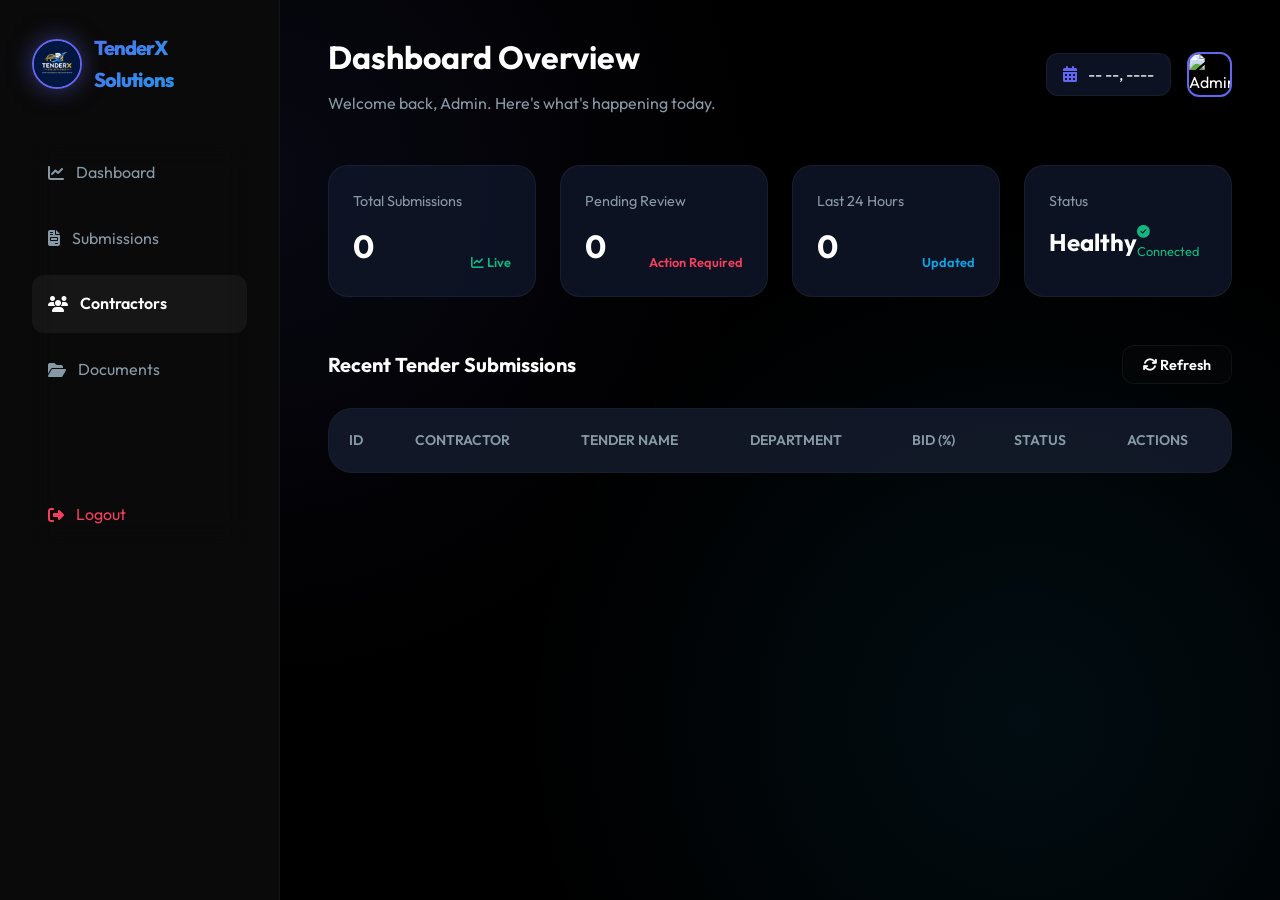
==== contractors.html @ bc0200fd "Add files via upload" ====
<!DOCTYPE html>
<html lang="en">
<head>
    <meta charset="UTF-8">
    <meta name="viewport" content="width=device-width, initial-scale=1.0">
    <title>Admin Dashboard | TenderX Solutions</title>
    
    <!-- Google Fonts -->
    <link rel="preconnect" href="https://fonts.googleapis.com">
    <link rel="preconnect" href="https://fonts.gstatic.com" crossorigin>
    <link href="https://fonts.googleapis.com/css2?family=Outfit:wght@300;400;500;600;700;800&display=swap" rel="stylesheet">
    
    <!-- FontAwesome -->
    <link rel="stylesheet" href="https://cdnjs.cloudflare.com/ajax/libs/font-awesome/6.4.0/css/all.min.css">
    
    <!-- Custom CSS -->
    <!-- Custom CSS -->
    <link rel="stylesheet" href="style.css">
</head>
<body style="background: var(--bg-darker);">

    <div class="dashboard-wrapper">
        <!-- Sidebar -->
        <aside class="sidebar">
            <a href="index.html" class="logo" style="margin-bottom: 3rem;">
                <img src="tenderX Logo.png" alt="TenderX Logo" class="logo-img" style="width: 50px; height: 50px;">
                <span style="font-size: 1.25rem;">TenderX Solutions</span>
            </a>
            
            <nav style="background: transparent; border: none; position: static; padding: 0; display: block; width: 100%;">
                <ul style="list-style: none;">
                    <li style="margin-bottom: 0.5rem;">
                        <a href="dashboard.html" style="display: flex; align-items: center; gap: 12px; padding: 1rem; border-radius: 12px; color: var(--text-muted); text-decoration: none;" onmouseover="this.style.background='var(--glass)'" onmouseout="this.style.background='transparent'">
                            <i class="fas fa-chart-line"></i> Dashboard
                        </a>
                    </li>
                    <li style="margin-bottom: 0.5rem;">
                        <a href="submissions.html" style="display: flex; align-items: center; gap: 12px; padding: 1rem; border-radius: 12px; color: var(--text-muted); text-decoration: none; transition: 0.3s;" onmouseover="this.style.background='var(--glass)'" onmouseout="this.style.background='transparent'">
                            <i class="fas fa-file-invoice"></i> Submissions
                        </a>
                    </li>
                    <li style="margin-bottom: 0.5rem;">
                        <a href="contractors.html" style="display: flex; align-items: center; gap: 12px; padding: 1rem; border-radius: 12px; background: var(--glass-border); color: var(--text-main); text-decoration: none; font-weight: 600;">
                            <i class="fas fa-users"></i> Contractors
                        </a>
                    </li>
                    <li style="margin-bottom: 0.5rem;">
                        <a href="documents.html" style="display: flex; align-items: center; gap: 12px; padding: 1rem; border-radius: 12px; color: var(--text-muted); text-decoration: none;" onmouseover="this.style.background='var(--glass)'" onmouseout="this.style.background='transparent'">
                            <i class="fas fa-folder-open"></i> Documents
                        </a>
                    </li>
                </ul>

                <ul style="list-style: none; margin-top: auto; padding-top: 5rem;">
                    <li>
                        <a href="javascript:void(0)" onclick="logoutAdmin()" style="display: flex; align-items: center; gap: 12px; padding: 1rem; border-radius: 12px; color: var(--accent); text-decoration: none;" onmouseover="this.style.background='rgba(244, 63, 94, 0.1)'" onmouseout="this.style.background='transparent'">
                            <i class="fas fa-right-from-bracket"></i> Logout
                        </a>
                    </li>
                </ul>
            </nav>
        </aside>

        <!-- Main Content -->
        <main class="main-content">
            <header style="display: flex; justify-content: space-between; align-items: center; margin-bottom: 3rem;">
                <div>
                    <h1 style="font-size: 2rem; margin-bottom: 0.5rem;">Dashboard Overview</h1>
                    <p style="color: var(--text-muted);">Welcome back, Admin. Here's what's happening today.</p>
                </div>
                <div style="display: flex; gap: 1rem; align-items: center;">
                    <div style="background: var(--card-bg); padding: 0.5rem 1rem; border-radius: 12px; border: 1px solid var(--border);">
                        <i class="fas fa-calendar-alt" style="margin-right: 8px; color: var(--primary);"></i> <span id="currentDate">-- --, ----</span>
                    </div>
                    <img src="https://ui-avatars.com/api/?name=Admin&background=6366f1&color=fff" style="width: 45px; height: 45px; border-radius: 12px; border: 2px solid var(--primary);" alt="Admin Avatar">
                </div>
            </header>

            <!-- Stats Grid -->
            <div class="stats-grid">
                <div class="stat-card">
                    <p style="color: var(--text-muted); font-size: 0.9rem; margin-bottom: 0.5rem;">Total Submissions</p>
                    <div style="display: flex; justify-content: space-between; align-items: flex-end;">
                        <h2 id="totalCount" style="font-size: 2rem;">0</h2>
                        <span style="color: #10b981; font-size: 0.8rem; font-weight: 600;"><i class="fas fa-chart-line"></i> Live</span>
                    </div>
                </div>
                <div class="stat-card">
                    <p style="color: var(--text-muted); font-size: 0.9rem; margin-bottom: 0.5rem;">Pending Review</p>
                    <div style="display: flex; justify-content: space-between; align-items: flex-end;">
                        <h2 id="pendingCount" style="font-size: 2rem;">0</h2>
                        <span style="color: var(--accent); font-size: 0.8rem; font-weight: 600;">Action Required</span>
                    </div>
                </div>
                <div class="stat-card">
                    <p style="color: var(--text-muted); font-size: 0.9rem; margin-bottom: 0.5rem;">Last 24 Hours</p>
                    <div style="display: flex; justify-content: space-between; align-items: flex-end;">
                        <h2 id="recentCount" style="font-size: 2rem;">0</h2>
                        <span style="color: var(--secondary); font-size: 0.8rem; font-weight: 600;">Updated</span>
                    </div>
                </div>
                <div class="stat-card">
                    <p style="color: var(--text-muted); font-size: 0.9rem; margin-bottom: 0.5rem;">Status</p>
                    <div style="display: flex; justify-content: space-between; align-items: flex-end;">
                        <h2 style="font-size: 1.5rem;">Healthy</h2>
                        <span style="color: #10b981; font-size: 0.8rem;"><i class="fas fa-check-circle"></i> Connected</span>
                    </div>
                </div>
            </div>

            <!-- Recent Submissions Table -->
            <div style="display: flex; justify-content: space-between; align-items: center; margin-bottom: 1.5rem;">
                <h3 style="font-size: 1.25rem;">Recent Tender Submissions</h3>
                <div style="display: flex; gap: 1rem;">
                    <button onclick="loadData()" class="btn-login" style="padding: 0.6rem 1.25rem; font-size: 0.9rem;"><i class="fas fa-sync"></i> Refresh</button>
                </div>
            </div>

            <div class="table-wrapper animate-fade">
                <table>
                    <thead>
                        <tr>
                            <th>ID</th>
                            <th>Contractor</th>
                            <th>Tender Name</th>
                            <th>Department</th>
                            <th>Bid (%)</th>
                            <th>Status</th>
                            <th>Actions</th>
                        </tr>
                    </thead>
                    <tbody id="submissionTableBody">
                        <!-- Data injected here -->
                    </tbody>
                </table>
            </div>
        </main>
    </div>

    <!-- Preview Modal -->
    <div class="modal-overlay" id="previewModal">
        <div class="modal-content">
            <div class="modal-header">
                <h3 style="font-size: 1.5rem; display: flex; align-items: center; gap: 10px;">
                    <i class="fas fa-file-invoice" style="color: var(--primary);"></i> Submission Details
                </h3>
                <button class="close-btn" onclick="closeModal()"><i class="fas fa-times"></i></button>
            </div>
            <div class="modal-body" id="modalBodyContent">
                <!-- Content will be injected here -->
            </div>
        </div>
    </div>

    <!-- Toastify & Supabase -->
    <link rel="stylesheet" type="text/css" href="https://cdn.jsdelivr.net/npm/toastify-js/src/toastify.min.css">
    <script type="text/javascript" src="https://cdn.jsdelivr.net/npm/toastify-js"></script>
    <script src="https://cdn.jsdelivr.net/npm/@supabase/supabase-js@2"></script>
    <script src="https://cdn.jsdelivr.net/npm/@supabase/supabase-js@2"></script>
    <script src="supabase-init.js?v=4"></script>

    <script>
        let allSubmissions = []; // Stores the data globally for the modal

        document.addEventListener('DOMContentLoaded', async () => {
            try {
                if (typeof window.checkSession !== 'function') throw new Error("Logic script not loaded.");
                
                const session = await window.checkSession();
                if (session) {
                    document.getElementById('currentDate').innerText = new Date().toLocaleDateString('en-US', { 
                        month: 'long', day: 'numeric', year: 'numeric' 
                    });
                    loadData();
                }
            } catch (err) {
                console.error("Initialization error:", err);
            }
        });

        async function loadData() {
            const tableBody = document.getElementById('submissionTableBody');
            tableBody.innerHTML = '<tr><td colspan="7" style="text-align: center; padding: 3rem;"><i class="fas fa-spinner fa-spin"></i> Loading submissions...</td></tr>';
            
            try {
                if (typeof window.fetchSubmissions !== 'function') throw new Error("fetchSubmissions not defined.");
                
                const data = await window.fetchSubmissions();
                allSubmissions = data; // Store data for preview modal
                tableBody.innerHTML = '';
                
                // Update Stats
                document.getElementById('totalCount').innerText = data.length;
                document.getElementById('pendingCount').innerText = data.filter(s => s.status === 'pending').length;
                document.getElementById('recentCount').innerText = data.filter(s => {
                    const d = new Date(s.created_at);
                    return (new Date() - d) < (24 * 60 * 60 * 1000);
                }).length;

                if (data.length === 0) {
                    tableBody.innerHTML = '<tr><td colspan="7" style="text-align: center; padding: 3rem;">No submissions found.</td></tr>';
                    return;
                }

                data.forEach(sub => {
                    const row = document.createElement('tr');
                    row.innerHTML = `
                        <td style="font-family: monospace; color: var(--primary);">#${sub.id.substring(0, 6)}</td>
                        <td style="font-weight: 500;">${sub.contractor_name}</td>
                        <td style="color: var(--text-muted);">${sub.tender_name}</td>
                        <td>${sub.department}</td>
                        <td style="font-weight: 600;">${sub.bid_percentage}%</td>
                        <td><span class="status-pill status-${sub.status}">${sub.status}</span></td>
                        <td>
                            <button onclick="viewDetails('${sub.id}')" style="background: none; border: none; color: var(--text-muted); cursor: pointer; margin-right: 10px;" title="View"><i class="fas fa-eye"></i></button>
                            <button onclick="handleDelete('${sub.id}')" style="background: none; border: none; color: var(--accent); cursor: pointer;" title="Delete"><i class="fas fa-trash"></i></button>
                        </td>
                    `;
                    tableBody.appendChild(row);
                });
            } catch (error) {
                Toastify({ text: "Error loading data: " + error.message, style: { background: "#f43f5e" } }).showToast();
            }
        }

        async function handleDelete(id) {
            if (confirm('Are you sure you want to delete this submission?')) {
                try {
                    await window.deleteSubmission(id);
                    Toastify({ text: "Deleted successfully" }).showToast();
                    loadData();
                } catch (error) {
                    Toastify({ text: error.message, style: { background: "#f43f5e" } }).showToast();
                }
            }
        }

        function viewDetails(id) {
            const sub = allSubmissions.find(s => s.id === id);
            if (!sub) return;

            let docsHtml = '<p style="color: var(--text-muted); font-size: 0.9rem;">No documents attached.</p>';
            if (sub.document_paths && sub.document_paths.length > 0) {
                docsHtml = '<div class="doc-list">';
                sub.document_paths.forEach(path => {
                    const url = window.getFileUrl(path);
                    const fileName = path.split('/').pop() || 'Document';
                    // We append ?download= to force browser download prompt when clicked
                    docsHtml += `
                        <div class="doc-item">
                            <span style="font-family: monospace; font-size: 0.9rem;"><i class="fas fa-file-pdf" style="color: #f43f5e; margin-right: 8px;"></i> ${fileName}</span>
                            <div style="display: flex; gap: 10px;">
                                <a href="${url}" target="_blank" class="doc-btn" style="background: rgba(255, 255, 255, 0.1);"><i class="fas fa-eye"></i> View</a>
                                <a href="${url}?download=" target="_blank" class="doc-btn"><i class="fas fa-download"></i> Download</a>
                            </div>
                        </div>
                    `;
                });
                docsHtml += '</div>';
            }

            document.getElementById('modalBodyContent').innerHTML = `
                <div class="detail-grid">
                    <div class="detail-item">
                        <label>Contractor Name</label>
                        <p>${sub.contractor_name}</p>
                    </div>
                    <div class="detail-item">
                        <label>Company/Agency</label>
                        <p>${sub.company_name}</p>
                    </div>
                    <div class="detail-item">
                        <label>Email Address</label>
                        <p>${sub.email}</p>
                    </div>
                    <div class="detail-item">
                        <label>Contact Number</label>
                        <p>${sub.phone}</p>
                    </div>
                </div>

                <h4 style="margin: 2rem 0 1rem; color: var(--primary); border-bottom: 1px solid var(--border); padding-bottom: 0.5rem;">Tender Information</h4>
                <div class="detail-grid">
                    <div class="detail-item" style="grid-column: span 2;">
                        <label>Work Name</label>
                        <p>${sub.tender_name}</p>
                    </div>
                    <div class="detail-item">
                        <label>Department</label>
                        <p>${sub.department}</p>
                    </div>
                    <div class="detail-item">
                        <label>Tender ID</label>
                        <p>${sub.tender_id}</p>
                    </div>
                    <div class="detail-item">
                        <label>Bid Percentage</label>
                        <p style="color: #10b981; font-weight: 700;">${sub.bid_percentage}%</p>
                    </div>
                    <div class="detail-item">
                        <label>Submission Date</label>
                        <p>${new Date(sub.created_at).toLocaleString()}</p>
                    </div>
                </div>

                <div style="margin-bottom: 2rem; background: rgba(99, 102, 241, 0.05); padding: 1.5rem; border-radius: 12px; border: 1px solid var(--glass-border);">
                    <div class="detail-item" style="margin-bottom: 1rem;">
                        <label>GST Details</label>
                        <p>${sub.gst_details || 'N/A'}</p>
                    </div>
                    <div class="detail-item">
                        <label>DSC Details</label>
                        <p>${sub.dsc_details || 'N/A'}</p>
                    </div>
                </div>

                <h4 style="margin: 2rem 0 1rem; color: var(--primary); border-bottom: 1px solid var(--border); padding-bottom: 0.5rem;">Attached Documents</h4>
                ${docsHtml}
            `;

            document.getElementById('previewModal').classList.add('active');
        }

        function closeModal() {
            document.getElementById('previewModal').classList.remove('active');
        }
    </script>
</body>
</html>
---- style.css ----
:root {
    --primary: #6366f1;
    --primary-hover: #4f46e5;
    --secondary: #0ea5e9;
    --accent: #f43f5e;
    --bg-dark: #0a0a0a;
    --bg-darker: #000000;
    --card-bg: rgba(15, 23, 42, 0.8);
    --border: rgba(255, 255, 255, 0.05);
    --text-main: #ffffff;
    --text-muted: #8899a6;
    --glass: rgba(255, 255, 255, 0.01);
    --glass-border: rgba(255, 255, 255, 0.05);
    --shadow: 0 10px 40px 0 rgba(0, 0, 0, 0.8);
    --card-hover: rgba(45, 55, 72, 0.9);
}

* {
    margin: 0;
    padding: 0;
    box-sizing: border-box;
    font-family: 'Outfit', sans-serif;
}

body {
    background-color: var(--bg-darker);
    color: var(--text-main);
    line-height: 1.6;
    overflow-x: hidden;
}

/* Background Gradients */
body::before {
    content: '';
    position: fixed;
    top: 0;
    left: 0;
    width: 100%;
    height: 100%;
    background: 
        radial-gradient(circle at 20% 20%, rgba(99, 102, 241, 0.08) 0%, transparent 40%),
        radial-gradient(circle at 80% 80%, rgba(14, 165, 233, 0.08) 0%, transparent 40%);
    pointer-events: none;
    z-index: -1;
}

/* Navbar */
nav {
    display: flex;
    justify-content: space-between;
    align-items: center;
    padding: 1.5rem 5%;
    background: var(--glass);
    backdrop-filter: blur(12px);
    border-bottom: 1px solid var(--glass-border);
    position: fixed;
    width: 100%;
    top: 0;
    z-index: 1000;
}

.logo {
    display: flex;
    align-items: center;
    gap: 12px;
    font-size: 1.5rem;
    font-weight: 800;
    background: linear-gradient(135deg, var(--primary), var(--secondary));
    -webkit-background-clip: text;
    background-clip: text;
    -webkit-text-fill-color: transparent;
    letter-spacing: -1px;
    text-decoration: none;
}

.logo-img {
    width: 65px;
    height: 65px;
    border-radius: 50%;
    object-fit: cover;
    border: 2px solid var(--primary);
    box-shadow: 0 0 25px rgba(99, 102, 241, 0.5);
    transition: 0.4s cubic-bezier(0.175, 0.885, 0.32, 1.275);
}

.logo:hover .logo-img {
    transform: scale(1.1) rotate(5deg);
    box-shadow: 0 0 35px rgba(99, 102, 241, 0.7);
}

.nav-links {
    display: flex;
    gap: 2rem;
    list-style: none;
}

.nav-links a {
    text-decoration: none;
    color: var(--text-muted);
    font-weight: 500;
    transition: 0.3s;
}

.nav-links a:hover {
    color: var(--text-main);
}

.btn-login {
    padding: 0.6rem 1.5rem;
    border-radius: 12px;
    background: var(--glass);
    border: 1px solid var(--glass-border);
    color: var(--text-main);
    text-decoration: none;
    font-weight: 600;
    transition: 0.3s;
}

.btn-login:hover {
    background: var(--glass-border);
    transform: translateY(-2px);
}

/* Hero Section */
.hero {
    min-height: 100vh;
    display: flex;
    flex-direction: column;
    justify-content: center;
    align-items: center;
    text-align: center;
    padding: 0 10%;
    margin-top: 4rem;
}

.hero h1 {
    font-size: 4.5rem;
    line-height: 1.1;
    margin-bottom: 1.5rem;
    background: linear-gradient(to right, #fff, #94a3b8);
    -webkit-background-clip: text;
    -webkit-text-fill-color: transparent;
}

.hero p {
    font-size: 1.25rem;
    color: var(--text-muted);
    max-width: 700px;
    margin-bottom: 2.5rem;
}

.cta-group {
    display: flex;
    gap: 1.5rem;
}

.btn-primary {
    padding: 1rem 2.5rem;
    background: linear-gradient(135deg, var(--primary), var(--secondary));
    color: white;
    text-decoration: none;
    border-radius: 14px;
    font-weight: 700;
    box-shadow: 0 10px 20px -5px rgba(99, 102, 241, 0.4);
    transition: 0.3s;
}

.btn-primary:hover {
    transform: translateY(-3px);
    box-shadow: 0 15px 30px -5px rgba(99, 102, 241, 0.6);
}

/* Features Grid */
.features {
    padding: 8rem 10%;
    display: grid;
    grid-template-columns: repeat(auto-fit, minmax(300px, 1fr));
    gap: 2rem;
}

.feature-card {
    background: var(--card-bg);
    padding: 0;
    border-radius: 24px;
    border: 1px solid var(--border);
    backdrop-filter: blur(20px);
    transition: 0.4s;
    cursor: default;
    overflow: hidden;
}

.service-img {
    width: 100%;
    height: 200px;
    object-fit: cover;
    border-bottom: 1px solid var(--border);
    transition: 0.5s;
}

.feature-card:hover .service-img {
    transform: scale(1.05);
}

.feature-content {
    padding: 2.5rem;
}

.feature-card:hover {
    transform: translateY(-10px);
    background: rgba(45, 55, 72, 0.8);
    border-color: var(--primary);
}

.feature-icon {
    width: 60px;
    height: 60px;
    background: rgba(99, 102, 241, 0.1);
    border-radius: 16px;
    display: flex;
    align-items: center;
    justify-content: center;
    margin-bottom: 1.5rem;
    font-size: 1.5rem;
    color: var(--primary);
}

/* Form Styles */
.form-container {
    max-width: 800px;
    margin: 10rem auto;
    padding: 3rem;
    background: var(--card-bg);
    border-radius: 32px;
    border: 1px solid var(--border);
    backdrop-filter: blur(20px);
}

.form-group {
    margin-bottom: 1.5rem;
}

label {
    display: block;
    margin-bottom: 0.5rem;
    font-weight: 500;
    color: var(--text-muted);
}

input, select, textarea {
    width: 100%;
    padding: 1rem;
    background: rgba(15, 23, 42, 0.5);
    border: 1px solid var(--glass-border);
    border-radius: 12px;
    color: white;
    outline: none;
    transition: 0.3s;
}

input:focus {
    border-color: var(--primary);
    box-shadow: 0 0 0 4px rgba(99, 102, 241, 0.1);
}

/* Dashboard Layout */
.dashboard-wrapper {
    display: flex;
    min-height: 100vh;
}

.sidebar {
    width: 280px;
    background: var(--bg-dark);
    border-right: 1px solid var(--border);
    padding: 2rem;
    position: fixed;
    height: 100vh;
}

.main-content {
    flex: 1;
    margin-left: 280px;
    padding: 2rem 3rem;
}

.stats-grid {
    display: grid;
    grid-template-columns: repeat(4, 1fr);
    gap: 1.5rem;
    margin-bottom: 3rem;
}

.stat-card {
    background: var(--card-bg);
    padding: 1.5rem;
    border-radius: 20px;
    border: 1px solid var(--border);
}

/* Table Style */
.table-wrapper {
    background: var(--card-bg);
    border-radius: 24px;
    border: 1px solid var(--border);
    overflow: hidden;
    overflow-x: auto; /* Added for responsiveness */
    -webkit-overflow-scrolling: touch;
}

table {
    width: 100%;
    border-collapse: collapse;
    min-width: 600px; /* Ensures table doesn't squash too much */
}

th {
    text-align: left;
    padding: 1.25rem;
    background: rgba(255, 255, 255, 0.02);
    color: var(--text-muted);
    font-weight: 600;
    font-size: 0.875rem;
    text-transform: uppercase;
}

td {
    padding: 1.25rem;
    border-top: 1px solid var(--border);
}

.status-pill {
    padding: 0.4rem 0.8rem;
    border-radius: 100px;
    font-size: 0.75rem;
    font-weight: 600;
}

.status-pending { background: rgba(245, 158, 11, 0.1); color: #f59e0b; }
.status-approved { background: rgba(16, 185, 129, 0.1); color: #10b981; }

/* Responsive */
@media (max-width: 768px) {
    nav {
        padding: 1rem 5%;
        flex-wrap: wrap;
        gap: 1rem;
    }
    .logo-img {
        width: 35px;
        height: 35px;
    }
    .logo span { font-size: 1.1rem; }
    
    .hero h1 { font-size: 2.2rem; }
    .hero { text-align: center; padding: 0 5%; margin-top: 8rem; }
    .cta-group { flex-direction: column; width: 100%; }
    
    .sidebar { 
        width: 100%;
        height: auto;
        position: relative;
        padding: 1.5rem;
        border-right: none;
        border-bottom: 1px solid var(--border);
    }
    .sidebar .logo { margin-bottom: 1.5rem !important; }
    .sidebar nav ul { display: flex; flex-wrap: wrap; gap: 0.5rem; }
    .sidebar nav ul li { flex: 1; min-width: 120px; }
    .sidebar nav ul li a { padding: 0.75rem; font-size: 0.85rem; }
    
    .main-content { margin-left: 0; padding: 1.5rem; }
    .stats-grid { grid-template-columns: 1fr 1fr; gap: 1rem; }
    .form-container { padding: 1.5rem; margin: 8rem 1rem 4rem 1rem; }
    .nav-links { display: none; } 
}

@media (max-width: 480px) {
    .stats-grid { grid-template-columns: 1fr; }
}

/* Modal Styles */
.modal-overlay {
    display: none;
    position: fixed;
    top: 0;
    left: 0;
    width: 100%;
    height: 100%;
    background: rgba(2, 6, 23, 0.8);
    backdrop-filter: blur(10px);
    z-index: 2000;
    align-items: center;
    justify-content: center;
    opacity: 0;
    transition: opacity 0.3s;
}

.modal-overlay.active {
    display: flex;
    opacity: 1;
}

.modal-content {
    background: var(--bg-dark);
    border: 1px solid var(--border);
    border-radius: 24px;
    width: 90%;
    max-width: 800px;
    max-height: 90vh;
    overflow-y: auto;
    position: relative;
    transform: translateY(20px);
    transition: transform 0.3s;
    box-shadow: 0 25px 50px -12px rgba(0, 0, 0, 0.5);
}

.modal-overlay.active .modal-content {
    transform: translateY(0);
}

.modal-header {
    padding: 1.5rem 2rem;
    border-bottom: 1px solid var(--border);
    display: flex;
    justify-content: space-between;
    align-items: center;
    position: sticky;
    top: 0;
    background: rgba(15, 23, 42, 0.95);
    backdrop-filter: blur(10px);
    z-index: 10;
}

.modal-body {
    padding: 2rem;
}

.close-btn {
    background: none;
    border: none;
    color: var(--text-muted);
    font-size: 1.5rem;
    cursor: pointer;
    transition: 0.3s;
}

.close-btn:hover {
    color: var(--accent);
}

.detail-grid {
    display: grid;
    grid-template-columns: 1fr 1fr;
    gap: 1.5rem;
    margin-bottom: 2rem;
}

.detail-item label {
    font-size: 0.8rem;
    text-transform: uppercase;
    letter-spacing: 1px;
    margin-bottom: 0.2rem;
}

.detail-item p {
    font-size: 1.1rem;
    font-weight: 500;
    color: var(--text-main);
}

.doc-list {
    display: flex;
    flex-direction: column;
    gap: 0.5rem;
}

.doc-item {
    display: flex;
    justify-content: space-between;
    align-items: center;
    padding: 1rem;
    background: rgba(255, 255, 255, 0.03);
    border: 1px solid var(--glass-border);
    border-radius: 12px;
}

.doc-btn {
    padding: 0.5rem 1rem;
    border-radius: 8px;
    font-size: 0.85rem;
    text-decoration: none;
    color: white;
    background: var(--primary);
    transition: 0.3s;
}

.doc-btn:hover {
    background: var(--primary-hover);
}

/* Stats Section */
.stats-section {
    padding: 6rem 10%;
    background: linear-gradient(to bottom, transparent, var(--bg-dark));
}

.trust-stats {
    display: grid;
    grid-template-columns: repeat(auto-fit, minmax(200px, 1fr));
    gap: 3rem;
    text-align: center;
}

.stat-item h2 {
    font-size: 3.5rem;
    background: linear-gradient(135deg, var(--primary), var(--secondary));
    -webkit-background-clip: text;
    -webkit-text-fill-color: transparent;
    margin-bottom: 0.5rem;
}

.stat-item p {
    color: var(--text-muted);
    font-weight: 500;
    text-transform: uppercase;
    letter-spacing: 2px;
}

/* Why Choose Section */
.why-choose {
    padding: 8rem 10%;
}

.section-header {
    text-align: center;
    margin-bottom: 5rem;
}

.section-header h2 {
    font-size: 3rem;
    margin-bottom: 1rem;
}

.section-header p {
    color: var(--text-muted);
    max-width: 600px;
    margin: 0 auto;
}

.benefit-grid {
    display: grid;
    grid-template-columns: repeat(auto-fit, minmax(250px, 1fr));
    gap: 2.5rem;
}

.benefit-card {
    background: var(--glass);
    padding: 3rem;
    border-radius: 28px;
    border: 1px solid var(--glass-border);
    transition: 0.3s;
}

.benefit-card:hover {
    background: var(--card-hover);
    transform: translateY(-5px);
    border-color: var(--primary);
}

.benefit-card i {
    font-size: 2.5rem;
    color: var(--primary);
    margin-bottom: 1.5rem;
}

/* Platform Features (SaaS Style) */
.platform-features {
    padding: 8rem 10%;
    background: var(--bg-dark);
}

.feature-list {
    display: grid;
    grid-template-columns: 1fr 1.5fr;
    gap: 5rem;
    align-items: center;
}

.feature-img-container {
    position: relative;
    border-radius: 32px;
    overflow: hidden;
    box-shadow: var(--shadow);
}

.feature-items {
    display: grid;
    grid-template-columns: repeat(auto-fit, minmax(250px, 1fr));
    gap: 2rem;
}

.feature-mini-card {
    padding: 2rem;
    background: var(--glass);
    border-radius: 20px;
    border: 1px solid var(--glass-border);
}

.feature-mini-card h4 {
    margin-bottom: 0.75rem;
    color: var(--text-main);
}

/* Testimonials */
.testimonials {
    padding: 8rem 10%;
}

.testimonial-grid {
    display: grid;
    grid-template-columns: repeat(auto-fit, minmax(350px, 1fr));
    gap: 2.5rem;
}

.testimonial-card {
    background: var(--card-bg);
    padding: 3rem;
    border-radius: 32px;
    border: 1px solid var(--border);
    position: relative;
}

.testimonial-card blockquote {
    font-size: 1.1rem;
    margin-bottom: 2rem;
    font-style: italic;
    color: var(--text-main);
}

.author {
    display: flex;
    align-items: center;
    gap: 1rem;
}

.author-info h5 {
    font-size: 1.1rem;
    margin-bottom: 0.2rem;
}

.author-info p {
    font-size: 0.9rem;
    color: var(--text-muted);
}

/* CTA Section */
.cta-banner {
    margin: 5rem 10%;
    padding: 6rem 4rem;
    background: linear-gradient(135deg, var(--primary), var(--secondary));
    border-radius: 40px;
    text-align: center;
    position: relative;
    overflow: hidden;
}

.cta-banner h2 {
    font-size: 3.5rem;
    margin-bottom: 1.5rem;
}

.cta-banner p {
    font-size: 1.3rem;
    margin-bottom: 3rem;
    opacity: 0.9;
}

.cta-btn {
    padding: 1.2rem 3.5rem;
    background: white;
    color: var(--primary);
    text-decoration: none;
    border-radius: 16px;
    font-weight: 800;
    font-size: 1.1rem;
    transition: 0.3s;
}

.cta-btn:hover {
    transform: scale(1.05);
    box-shadow: 0 10px 30px rgba(0, 0, 0, 0.2);
}

/* Additional Services Section */
.additional-services {
    padding: 8rem 10%;
    background: rgba(255,100,0, 0.02);
}

.service-grid {
    display: grid;
    grid-template-columns: repeat(auto-fit, minmax(280px, 1fr));
    gap: 2rem;
}

.service-item {
    display: flex;
    gap: 1.5rem;
    padding: 2rem;
    background: var(--glass);
    border-radius: 20px;
    border: 1px solid var(--border);
    align-items: flex-start;
}

.service-item i {
    font-size: 2rem;
    color: var(--secondary);
    background: rgba(14, 165, 233, 0.1);
    width: 60px;
    height: 60px;
    display: flex;
    align-items: center;
    justify-content: center;
    border-radius: 14px;
    flex-shrink: 0;
}

/* Animations */
@keyframes fadeIn {
    from { opacity: 0; transform: translateY(20px); }
    to { opacity: 1; transform: translateY(0); }
}

.animate-fade {
    animation: fadeIn 0.8s ease forwards;
}

@media (max-width: 968px) {
    .feature-list {
        grid-template-columns: 1fr;
    }
    
    .cta-banner {
        padding: 4rem 2rem;
    }
    
    .cta-banner h2 {
        font-size: 2.5rem;
    }
}
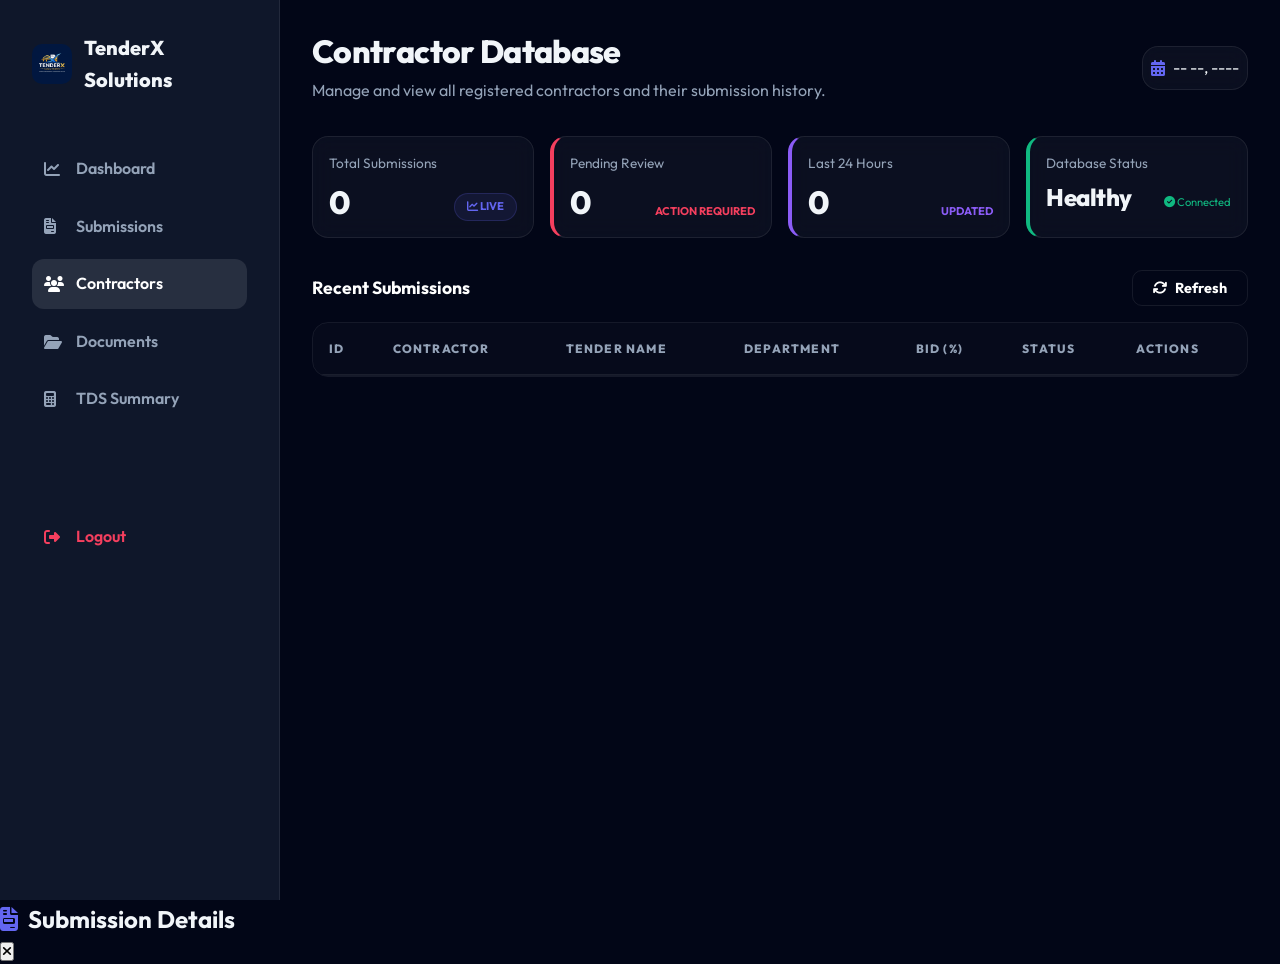
==== commit ab6b4962: "Add files via upload" ====
--- a/contractors.html
+++ b/contractors.html
@@ -20,41 +20,55 @@
 <body style="background: var(--bg-darker);">
 
     <div class="dashboard-wrapper">
+        <!-- Mobile Header -->
+        <header class="mobile-header flex-between no-print" style="display: none; padding: 1rem; background: var(--bg-darker); border-bottom: 1px solid var(--card-border); position: sticky; top: 0; z-index: 100;">
+            <div class="logo">
+                <img src="tenderX%20Logo.png" alt="TenderX" style="width: 30px;">
+                <span style="font-size: 1.1rem; font-weight: 800;">TenderX <span class="text-muted">Admin</span></span>
+            </div>
+            <img src="https://ui-avatars.com/api/?name=Admin&background=6366f1&color=fff" style="width: 32px; height: 32px; border-radius: 8px;">
+        </header>
+
         <!-- Sidebar -->
         <aside class="sidebar">
-            <a href="index.html" class="logo" style="margin-bottom: 3rem;">
-                <img src="tenderX Logo.png" alt="TenderX Logo" class="logo-img" style="width: 50px; height: 50px;">
-                <span style="font-size: 1.25rem;">TenderX Solutions</span>
-            </a>
+            <div class="logo">
+                <img src="tenderX%20Logo.png" alt="TenderX Logo" class="logo-img">
+                <span>TenderX Solutions</span>
+            </div>
             
-            <nav style="background: transparent; border: none; position: static; padding: 0; display: block; width: 100%;">
+            <nav class="nav-list">
                 <ul style="list-style: none;">
-                    <li style="margin-bottom: 0.5rem;">
-                        <a href="dashboard.html" style="display: flex; align-items: center; gap: 12px; padding: 1rem; border-radius: 12px; color: var(--text-muted); text-decoration: none;" onmouseover="this.style.background='var(--glass)'" onmouseout="this.style.background='transparent'">
-                            <i class="fas fa-chart-line"></i> Dashboard
-                        </a>
-                    </li>
-                    <li style="margin-bottom: 0.5rem;">
-                        <a href="submissions.html" style="display: flex; align-items: center; gap: 12px; padding: 1rem; border-radius: 12px; color: var(--text-muted); text-decoration: none; transition: 0.3s;" onmouseover="this.style.background='var(--glass)'" onmouseout="this.style.background='transparent'">
-                            <i class="fas fa-file-invoice"></i> Submissions
-                        </a>
-                    </li>
-                    <li style="margin-bottom: 0.5rem;">
-                        <a href="contractors.html" style="display: flex; align-items: center; gap: 12px; padding: 1rem; border-radius: 12px; background: var(--glass-border); color: var(--text-main); text-decoration: none; font-weight: 600;">
-                            <i class="fas fa-users"></i> Contractors
-                        </a>
-                    </li>
-                    <li style="margin-bottom: 0.5rem;">
-                        <a href="documents.html" style="display: flex; align-items: center; gap: 12px; padding: 1rem; border-radius: 12px; color: var(--text-muted); text-decoration: none;" onmouseover="this.style.background='var(--glass)'" onmouseout="this.style.background='transparent'">
-                            <i class="fas fa-folder-open"></i> Documents
+                    <li class="nav-item">
+                        <a href="dashboard.html" class="nav-link">
+                            <i class="fas fa-chart-line"></i> <span>Dashboard</span>
+                        </a>
+                    </li>
+                    <li class="nav-item">
+                        <a href="submissions.html" class="nav-link">
+                            <i class="fas fa-file-invoice"></i> <span>Submissions</span>
+                        </a>
+                    </li>
+                    <li class="nav-item">
+                        <a href="contractors.html" class="nav-link active">
+                            <i class="fas fa-users"></i> <span>Contractors</span>
+                        </a>
+                    </li>
+                    <li class="nav-item">
+                        <a href="documents.html" class="nav-link">
+                            <i class="fas fa-folder-open"></i> <span>Documents</span>
+                        </a>
+                    </li>
+                    <li class="nav-item">
+                        <a href="tds-summary.html" class="nav-link">
+                            <i class="fas fa-calculator"></i> <span>TDS Summary</span>
                         </a>
                     </li>
                 </ul>
 
                 <ul style="list-style: none; margin-top: auto; padding-top: 5rem;">
                     <li>
-                        <a href="javascript:void(0)" onclick="logoutAdmin()" style="display: flex; align-items: center; gap: 12px; padding: 1rem; border-radius: 12px; color: var(--accent); text-decoration: none;" onmouseover="this.style.background='rgba(244, 63, 94, 0.1)'" onmouseout="this.style.background='transparent'">
-                            <i class="fas fa-right-from-bracket"></i> Logout
+                        <a href="javascript:void(0)" onclick="logoutAdmin()" class="nav-link" style="color: var(--accent);">
+                            <i class="fas fa-right-from-bracket"></i> <span>Logout</span>
                         </a>
                     </li>
                 </ul>
@@ -63,57 +77,56 @@
 
         <!-- Main Content -->
         <main class="main-content">
-            <header style="display: flex; justify-content: space-between; align-items: center; margin-bottom: 3rem;">
+            <header class="flex-between mb-lg">
                 <div>
-                    <h1 style="font-size: 2rem; margin-bottom: 0.5rem;">Dashboard Overview</h1>
-                    <p style="color: var(--text-muted);">Welcome back, Admin. Here's what's happening today.</p>
-                </div>
-                <div style="display: flex; gap: 1rem; align-items: center;">
-                    <div style="background: var(--card-bg); padding: 0.5rem 1rem; border-radius: 12px; border: 1px solid var(--border);">
-                        <i class="fas fa-calendar-alt" style="margin-right: 8px; color: var(--primary);"></i> <span id="currentDate">-- --, ----</span>
-                    </div>
-                    <img src="https://ui-avatars.com/api/?name=Admin&background=6366f1&color=fff" style="width: 45px; height: 45px; border-radius: 12px; border: 2px solid var(--primary);" alt="Admin Avatar">
+                    <h1 class="title" style="font-size: 2rem; margin-bottom: 0.5rem;">Contractor Database</h1>
+                    <p class="text-muted">Manage and view all registered contractors and their submission history.</p>
+                </div>
+                <div class="flex gap-md" style="align-items: center;">
+                    <div class="card p-sm flex" style="align-items: center; gap: 8px;">
+                        <i class="fas fa-calendar-alt" style="color: var(--primary);"></i> <span id="currentDate">-- --, ----</span>
+                    </div>
                 </div>
             </header>
 
             <!-- Stats Grid -->
-            <div class="stats-grid">
-                <div class="stat-card">
-                    <p style="color: var(--text-muted); font-size: 0.9rem; margin-bottom: 0.5rem;">Total Submissions</p>
-                    <div style="display: flex; justify-content: space-between; align-items: flex-end;">
-                        <h2 id="totalCount" style="font-size: 2rem;">0</h2>
-                        <span style="color: #10b981; font-size: 0.8rem; font-weight: 600;"><i class="fas fa-chart-line"></i> Live</span>
-                    </div>
-                </div>
-                <div class="stat-card">
-                    <p style="color: var(--text-muted); font-size: 0.9rem; margin-bottom: 0.5rem;">Pending Review</p>
-                    <div style="display: flex; justify-content: space-between; align-items: flex-end;">
-                        <h2 id="pendingCount" style="font-size: 2rem;">0</h2>
-                        <span style="color: var(--accent); font-size: 0.8rem; font-weight: 600;">Action Required</span>
-                    </div>
-                </div>
-                <div class="stat-card">
-                    <p style="color: var(--text-muted); font-size: 0.9rem; margin-bottom: 0.5rem;">Last 24 Hours</p>
-                    <div style="display: flex; justify-content: space-between; align-items: flex-end;">
-                        <h2 id="recentCount" style="font-size: 2rem;">0</h2>
-                        <span style="color: var(--secondary); font-size: 0.8rem; font-weight: 600;">Updated</span>
-                    </div>
-                </div>
-                <div class="stat-card">
-                    <p style="color: var(--text-muted); font-size: 0.9rem; margin-bottom: 0.5rem;">Status</p>
-                    <div style="display: flex; justify-content: space-between; align-items: flex-end;">
-                        <h2 style="font-size: 1.5rem;">Healthy</h2>
-                        <span style="color: #10b981; font-size: 0.8rem;"><i class="fas fa-check-circle"></i> Connected</span>
-                    </div>
-                </div>
-            </div>
-
-            <!-- Recent Submissions Table -->
-            <div style="display: flex; justify-content: space-between; align-items: center; margin-bottom: 1.5rem;">
-                <h3 style="font-size: 1.25rem;">Recent Tender Submissions</h3>
-                <div style="display: flex; gap: 1rem;">
-                    <button onclick="loadData()" class="btn-login" style="padding: 0.6rem 1.25rem; font-size: 0.9rem;"><i class="fas fa-sync"></i> Refresh</button>
-                </div>
+            <div class="grid-4 mb-lg">
+                <div class="card p-md">
+                    <p class="text-muted" style="font-size: 0.85rem; margin-bottom: 0.5rem;">Total Submissions</p>
+                    <div class="flex-between" style="align-items: flex-end;">
+                        <h2 id="totalCount" class="title" style="font-size: 2rem;">0</h2>
+                        <span class="badge primary" style="font-size: 0.7rem;"><i class="fas fa-chart-line"></i> Live</span>
+                    </div>
+                </div>
+                <div class="card p-md" style="border-left: 4px solid var(--accent);">
+                    <p class="text-muted" style="font-size: 0.85rem; margin-bottom: 0.5rem;">Pending Review</p>
+                    <div class="flex-between" style="align-items: flex-end;">
+                        <h2 id="pendingCount" class="title" style="font-size: 2rem;">0</h2>
+                        <span style="color: var(--accent); font-size: 0.7rem; font-weight: 700; text-transform: uppercase;">Action Required</span>
+                    </div>
+                </div>
+                <div class="card p-md" style="border-left: 4px solid var(--secondary);">
+                    <p class="text-muted" style="font-size: 0.85rem; margin-bottom: 0.5rem;">Last 24 Hours</p>
+                    <div class="flex-between" style="align-items: flex-end;">
+                        <h2 id="recentCount" class="title" style="font-size: 2rem;">0</h2>
+                        <span style="color: var(--secondary); font-size: 0.7rem; font-weight: 700; text-transform: uppercase;">Updated</span>
+                    </div>
+                </div>
+                <div class="card p-md" style="border-left: 4px solid #10b981;">
+                    <p class="text-muted" style="font-size: 0.85rem; margin-bottom: 0.5rem;">Database Status</p>
+                    <div class="flex-between" style="align-items: flex-end;">
+                        <h2 class="title" style="font-size: 1.5rem;">Healthy</h2>
+                        <span style="color: #10b981; font-size: 0.7rem;"><i class="fas fa-check-circle"></i> Connected</span>
+                    </div>
+                </div>
+            </div>
+
+            <!-- Table Header -->
+            <div class="flex-between mb-md">
+                <h3 class="subtitle" style="font-weight: 700; color: white;">Recent Submissions</h3>
+                <button onclick="loadData()" class="btn outline" style="padding: 8px 20px; font-size: 0.9rem;">
+                    <i class="fas fa-sync"></i> Refresh
+                </button>
             </div>
 
             <div class="table-wrapper animate-fade">
@@ -135,6 +148,30 @@
                 </table>
             </div>
         </main>
+
+        <!-- Mobile Bottom Nav -->
+        <nav class="mobile-bottom-nav no-print">
+            <a href="dashboard.html" class="mobile-nav-item">
+                <i class="fas fa-chart-pie"></i>
+                <span>Stats</span>
+            </a>
+            <a href="submissions.html" class="mobile-nav-item">
+                <i class="fas fa-file-invoice"></i>
+                <span>Bids</span>
+            </a>
+            <a href="contractors.html" class="mobile-nav-item active">
+                <i class="fas fa-users"></i>
+                <span>Clients</span>
+            </a>
+            <a href="documents.html" class="mobile-nav-item">
+                <i class="fas fa-folder-open"></i>
+                <span>Docs</span>
+            </a>
+            <a href="tds-summary.html" class="mobile-nav-item">
+                <i class="fas fa-calculator"></i>
+                <span>TDS</span>
+            </a>
+        </nav>
     </div>
 
     <!-- Preview Modal -->
--- a/style.css
+++ b/style.css
@@ -1,752 +1,1146 @@
+/* 
+    TenderX Solutions Custom CSS System
+    Theme: Premium SaaS / Dark Mode / Glassmorphism
+*/
+
 :root {
+    /* Colors */
     --primary: #6366f1;
-    --primary-hover: #4f46e5;
-    --secondary: #0ea5e9;
+    --primary-light: #818cf8;
+    --primary-dark: #4f46e5;
+    --secondary: #8b5cf6;
     --accent: #f43f5e;
-    --bg-dark: #0a0a0a;
-    --bg-darker: #000000;
-    --card-bg: rgba(15, 23, 42, 0.8);
-    --border: rgba(255, 255, 255, 0.05);
-    --text-main: #ffffff;
-    --text-muted: #8899a6;
-    --glass: rgba(255, 255, 255, 0.01);
-    --glass-border: rgba(255, 255, 255, 0.05);
-    --shadow: 0 10px 40px 0 rgba(0, 0, 0, 0.8);
-    --card-hover: rgba(45, 55, 72, 0.9);
-}
-
+    --bg-dark: #0f172a;
+    --bg-darker: #020617;
+    --card-bg: rgba(255, 255, 255, 0.04);
+    --card-border: rgba(255, 255, 255, 0.08);
+    --input-bg: #0f172a;
+    --input-border: #1e293b;
+    --text-main: #f1f5f9;
+    --text-muted: #94a3b8;
+    --glass-bg: rgba(255, 255, 255, 0.03);
+    --glass-border: rgba(255, 255, 255, 0.1);
+    
+    /* Gradients */
+    --gradient-primary: linear-gradient(135deg, #6366f1, #8b5cf6);
+    --gradient-text: linear-gradient(to right, #818cf8, #c084fc);
+    --bg-gradient: radial-gradient(circle at 20% 20%, rgba(99, 102, 241, 0.15) 0%, transparent 40%),
+                   radial-gradient(circle at 80% 80%, rgba(139, 92, 246, 0.1) 0%, transparent 40%);
+
+    /* Spacing */
+    --sp-sm: 0.5rem;   /* 8px */
+    --sp-md: 1rem;     /* 16px */
+    --sp-lg: 2rem;     /* 32px */
+    --sp-xl: 4rem;     /* 64px */
+
+    /* Typography */
+    --font-main: 'Outfit', sans-serif;
+}
+
+/* 1. RESET & BASE */
 * {
     margin: 0;
     padding: 0;
     box-sizing: border-box;
-    font-family: 'Outfit', sans-serif;
 }
 
 body {
     background-color: var(--bg-darker);
+    background-image: var(--bg-gradient);
+    background-attachment: fixed;
     color: var(--text-main);
+    font-family: var(--font-main);
     line-height: 1.6;
     overflow-x: hidden;
-}
-
-/* Background Gradients */
-body::before {
-    content: '';
+    min-height: 100vh;
+}
+
+a {
+    text-decoration: none;
+    color: inherit;
+    transition: 0.3s;
+}
+
+img {
+    max-width: 100%;
+    height: auto;
+}
+
+/* 2. LAYOUT SYSTEM */
+.container {
+    width: 100%;
+    max-width: 1200px;
+    margin: 0 auto;
+    padding: 0 var(--sp-md);
+}
+
+.flex {
+    display: flex;
+}
+
+.flex-center {
+    display: flex;
+    align-items: center;
+    justify-content: center;
+}
+
+.flex-between {
+    display: flex;
+    align-items: center;
+    justify-content: space-between;
+}
+
+.flex-col {
+    flex-direction: column;
+}
+
+.gap-sm { gap: var(--sp-sm); }
+.gap-md { gap: var(--sp-md); }
+.gap-lg { gap: var(--sp-lg); }
+
+.grid-2 {
+    display: grid;
+    grid-template-columns: repeat(2, 1fr);
+    gap: var(--sp-lg);
+}
+
+.grid-3 {
+    display: grid;
+    grid-template-columns: repeat(3, 1fr);
+    gap: var(--sp-lg);
+}
+
+.grid-4 {
+    display: grid;
+    grid-template-columns: repeat(4, 1fr);
+    gap: var(--sp-md);
+}
+
+.grid-12 {
+    display: grid;
+    grid-template-columns: repeat(12, 1fr);
+    gap: var(--sp-md);
+}
+
+.col-1 { grid-column: span 1; }
+.col-2 { grid-column: span 2; }
+.col-3 { grid-column: span 3; }
+.col-4 { grid-column: span 4; }
+.col-6 { grid-column: span 6; }
+.col-8 { grid-column: span 8; }
+.col-10 { grid-column: span 10; }
+.col-11 { grid-column: span 11; }
+.col-12 { grid-column: span 12; }
+
+/* 3. SPACING SYSTEM */
+.m-0 { margin: 0; }
+.mt-sm { margin-top: var(--sp-sm); }
+.mt-md { margin-top: var(--sp-md); }
+.mt-lg { margin-top: var(--sp-lg); }
+
+.mb-sm { margin-bottom: var(--sp-sm); }
+.mb-md { margin-bottom: var(--sp-md); }
+.mb-lg { margin-bottom: var(--sp-lg); }
+.mb-xl { margin-bottom: var(--sp-xl); }
+
+.p-0 { padding: 0; }
+.p-sm { padding: var(--sp-sm); }
+.p-md { padding: var(--sp-md); }
+.p-lg { padding: var(--sp-lg); }
+
+.py-md { padding-top: var(--sp-md); padding-bottom: var(--sp-md); }
+.py-lg { padding-top: var(--sp-lg); padding-bottom: var(--sp-lg); }
+.py-xl { padding-top: var(--sp-xl); padding-bottom: var(--sp-xl); }
+
+/* 4. TYPOGRAPHY */
+.title {
+    font-size: 2.5rem;
+    font-weight: 800;
+    line-height: 1.2;
+    letter-spacing: -0.02em;
+}
+
+.subtitle {
+    font-size: 1.1rem;
+    color: var(--text-muted);
+    font-weight: 400;
+}
+
+.text-muted {
+    color: var(--text-muted);
+}
+
+.text-center { text-align: center; }
+.text-right { text-align: right; }
+
+.gradient-text {
+    background: var(--gradient-text);
+    -webkit-background-clip: text;
+    -webkit-text-fill-color: transparent;
+    display: inline-block;
+}
+
+/* 5. CARD DESIGN (GLASSMORPHISM) */
+.card {
+    background: var(--card-bg);
+    border: 1px solid var(--card-border);
+    border-radius: 16px;
+    backdrop-filter: blur(10px);
+    transition: transform 0.3s ease, box-shadow 0.3s ease;
+}
+
+.card:hover {
+    transform: translateY(-5px);
+    border-color: rgba(99, 102, 241, 0.4);
+    box-shadow: 0 10px 30px rgba(0, 0, 0, 0.2);
+}
+
+/* 6. FORM ELEMENTS */
+.form-group {
+    margin-bottom: var(--sp-md);
+}
+
+.label {
+    display: block;
+    font-size: 0.85rem;
+    font-weight: 600;
+    margin-bottom: 0.5rem;
+    color: var(--text-muted);
+    text-transform: uppercase;
+    letter-spacing: 0.05em;
+}
+
+.input {
+    width: 100%;
+    padding: 12px 16px;
+    border-radius: 10px;
+    background: var(--input-bg);
+    border: 1px solid var(--input-border);
+    color: white;
+    font-family: inherit;
+    font-size: 1rem;
+    transition: 0.3s;
+}
+
+.input:focus {
+    outline: none;
+    border-color: var(--primary);
+    box-shadow: 0 0 0 3px rgba(99, 102, 241, 0.15);
+}
+
+select.input {
+    appearance: none;
+    background: var(--input-bg) url('data:image/svg+xml;charset=utf-8,<svg xmlns="http://www.w3.org/2000/svg" fill="none" viewBox="0 0 24 24" stroke="white"><path stroke-linecap="round" stroke-linejoin="round" stroke-width="2" d="M19 9l-7 7-7-7"/></svg>') no-repeat right 1rem center;
+    background-size: 1.25rem;
+}
+
+/* 7. BUTTON SYSTEM */
+.btn {
+    display: inline-flex;
+    align-items: center;
+    justify-content: center;
+    gap: 8px;
+    padding: 10px 20px;
+    border-radius: 10px;
+    font-weight: 700;
+    cursor: pointer;
+    border: none;
+    transition: 0.3s;
+    font-family: inherit;
+}
+
+.btn:active {
+    transform: scale(0.98);
+}
+
+.btn.primary {
+    background: var(--gradient-primary);
+    color: white;
+    box-shadow: 0 4px 15px rgba(99, 102, 241, 0.3);
+}
+
+.btn.primary:hover {
+    box-shadow: 0 6px 20px rgba(99, 102, 241, 0.5);
+    transform: translateY(-2px);
+}
+
+.btn.outline {
+    background: transparent;
+    border: 1px solid var(--card-border);
+    color: white;
+}
+
+.btn.outline:hover {
+    background: rgba(255, 255, 255, 0.05);
+    border-color: var(--text-muted);
+}
+
+/* 8. TABLE DESIGN */
+.table-wrapper {
+    width: 100%;
+    overflow-x: auto;
+    border-radius: 16px;
+    border: 1px solid var(--card-border);
+}
+
+table {
+    width: 100%;
+    border-collapse: collapse;
+    text-align: left;
+}
+
+th {
+    padding: 16px;
+    background: rgba(255, 255, 255, 0.02);
+    color: var(--text-muted);
+    font-size: 0.75rem;
+    text-transform: uppercase;
+    letter-spacing: 0.1em;
+    font-weight: 800;
+    border-bottom: 2px solid var(--card-border);
+}
+
+td {
+    padding: 16px;
+    border-bottom: 1px solid var(--card-border);
+    color: var(--text-main);
+}
+
+.amount {
+    text-align: right;
+    font-weight: 700;
+}
+
+/* 9. DASHBOARD SPECIFIC */
+.dashboard-wrapper {
+    display: flex;
+    min-height: 100vh;
+}
+
+.sidebar {
+    width: 280px;
+    background: var(--bg-dark);
+    border-right: 1px solid var(--card-border);
+    padding: var(--sp-lg);
+    position: fixed;
+    height: 100vh;
+    z-index: 100;
+}
+
+.main-content {
+    flex: 1;
+    margin-left: 280px;
+    padding: var(--sp-lg);
+}
+
+.logo {
+    display: flex;
+    align-items: center;
+    gap: 12px;
+    font-size: 1.25rem;
+    font-weight: 800;
+    margin-bottom: 3rem;
+}
+
+.logo-img {
+    width: 40px;
+    height: 40px;
+    border-radius: 10px;
+}
+
+.nav-list {
+    list-style: none;
+}
+
+.nav-item {
+    margin-bottom: 0.5rem;
+}
+
+.nav-link {
+    display: flex;
+    align-items: center;
+    gap: 12px;
+    padding: 12px;
+    border-radius: 12px;
+    color: var(--text-muted);
+    font-weight: 600;
+}
+
+.nav-link:hover, .nav-link.active {
+    background: var(--glass-border);
+    color: white;
+}
+
+.nav-link i {
+    width: 20px;
+}
+
+/* 10. SPECIFIC COMPONENTS */
+.icon-box {
+    padding: 12px;
+    border-radius: 12px;
+    background: rgba(99, 102, 241, 0.15);
+    color: var(--primary);
+}
+
+.badge {
+    padding: 4px 12px;
+    border-radius: 999px;
+    font-size: 0.75rem;
+    font-weight: 700;
+    text-transform: uppercase;
+}
+
+.badge.primary {
+    background: rgba(99, 102, 241, 0.1);
+    color: var(--primary);
+    border: 1px solid rgba(99, 102, 241, 0.2);
+}
+
+/* 11. PRINT / REPORT SPECIFIC */
+.doc-watermark {
+    position: absolute;
+    top: 50%;
+    left: 50%;
+    transform: translate(-50%, -50%) rotate(-30deg);
+    font-size: 5rem;
+    font-weight: 900;
+    opacity: 0.03;
+    pointer-events: none;
+    white-space: nowrap;
+    z-index: 0;
+    color: white;
+}
+
+.signature-area {
+    display: none; /* Hidden on screen, shown in print */
+}
+
+@media print {
+    .signature-area { display: block !important; margin-top: auto; padding-top: 40px; }
+    .doc-watermark { opacity: 0.05 !important; color: black !important; }
+}
+
+/* 13. LANDING PAGE SPECIFIC */
+nav.main-nav {
     position: fixed;
     top: 0;
     left: 0;
     width: 100%;
-    height: 100%;
-    background: 
-        radial-gradient(circle at 20% 20%, rgba(99, 102, 241, 0.08) 0%, transparent 40%),
-        radial-gradient(circle at 80% 80%, rgba(14, 165, 233, 0.08) 0%, transparent 40%);
-    pointer-events: none;
-    z-index: -1;
-}
-
-/* Navbar */
-nav {
-    display: flex;
-    justify-content: space-between;
-    align-items: center;
     padding: 1.5rem 5%;
-    background: var(--glass);
-    backdrop-filter: blur(12px);
-    border-bottom: 1px solid var(--glass-border);
-    position: fixed;
-    width: 100%;
-    top: 0;
     z-index: 1000;
-}
-
-.logo {
-    display: flex;
-    align-items: center;
-    gap: 12px;
-    font-size: 1.5rem;
-    font-weight: 800;
-    background: linear-gradient(135deg, var(--primary), var(--secondary));
-    -webkit-background-clip: text;
-    background-clip: text;
-    -webkit-text-fill-color: transparent;
-    letter-spacing: -1px;
-    text-decoration: none;
-}
-
-.logo-img {
-    width: 65px;
-    height: 65px;
-    border-radius: 50%;
-    object-fit: cover;
-    border: 2px solid var(--primary);
-    box-shadow: 0 0 25px rgba(99, 102, 241, 0.5);
-    transition: 0.4s cubic-bezier(0.175, 0.885, 0.32, 1.275);
-}
-
-.logo:hover .logo-img {
-    transform: scale(1.1) rotate(5deg);
-    box-shadow: 0 0 35px rgba(99, 102, 241, 0.7);
-}
-
-.nav-links {
-    display: flex;
-    gap: 2rem;
-    list-style: none;
+    transition: 0.4s;
+}
+
+nav.main-nav.scrolled {
+    background: rgba(2, 6, 23, 0.8);
+    backdrop-filter: blur(20px);
+    padding: 1rem 5%;
+    border-bottom: 1px solid var(--card-border);
 }
 
 .nav-links a {
     text-decoration: none;
     color: var(--text-muted);
     font-weight: 500;
+    font-size: 0.95rem;
     transition: 0.3s;
 }
 
-.nav-links a:hover {
-    color: var(--text-main);
-}
-
-.btn-login {
-    padding: 0.6rem 1.5rem;
-    border-radius: 12px;
-    background: var(--glass);
-    border: 1px solid var(--glass-border);
-    color: var(--text-main);
+.nav-links a:hover, .nav-links a.active {
+    color: white;
+}
+
+.hero {
+    height: 100vh;
+    display: flex;
+    flex-direction: column;
+    justify-content: center;
+    align-items: center;
+    text-align: center;
+    padding: 0 10%;
+}
+
+.hero h1 {
+    font-size: 4rem;
+    margin-bottom: 1.5rem;
+}
+
+/* 14. RESPONSIVE DESIGN */
+@media (max-width: 1200px) {
+    .feature-list {
+        grid-template-columns: 1fr;
+        gap: 3rem;
+        text-align: center;
+    }
+    .feature-img-container {
+        order: -1;
+    }
+    .trust-stats {
+        grid-template-columns: repeat(2, 1fr);
+        gap: 3rem;
+    }
+}
+
+@media (max-width: 1024px) {
+    .sidebar {
+        width: 80px;
+        padding: var(--sp-md) var(--sp-sm);
+    }
+    .main-content {
+        margin-left: 80px;
+    }
+    .logo span, .nav-link span {
+        display: none;
+    }
+    .grid-4 {
+        grid-template-columns: repeat(2, 1fr);
+    }
+    .testimonial-grid {
+        grid-template-columns: 1fr;
+    }
+}
+
+@media (max-width: 768px) {
+    .grid-2, .grid-3 {
+        grid-template-columns: 1fr;
+    }
+    
+    .sidebar {
+        display: none;
+    }
+    
+    .main-content {
+        margin-left: 0;
+        padding: var(--sp-md);
+    }
+    
+    .title {
+        font-size: 2.2rem;
+    }
+    
+    .hero h1 {
+        font-size: 2.5rem;
+    }
+
+    .mobile-header {
+        display: flex !important;
+    }
+
+    .no-mobile {
+        display: none !important;
+    }
+
+    .main-nav .nav-links {
+        display: none; /* Hide standard links to simplify mobile nav */
+    }
+
+    .table-wrapper {
+        overflow-x: auto;
+        -webkit-overflow-scrolling: touch;
+    }
+
+    .card {
+        padding: var(--sp-md);
+    }
+
+    .trust-stats {
+        grid-template-columns: 1fr;
+    }
+
+    .cta-banner {
+        padding: 5rem 2rem;
+        border-radius: 30px;
+    }
+}
+
+@media (max-width: 480px) {
+    .title {
+        font-size: 1.8rem;
+    }
+    .btn {
+        width: 100%;
+        justify-content: center;
+    }
+    .flex-center {
+        flex-direction: column;
+    }
+    .stat-item h2 {
+        font-size: 2.5rem;
+    }
+    .feature-mini-card {
+        padding: 1.5rem;
+        text-align: left;
+    }
+    .service-item {
+        flex-direction: column;
+        text-align: center;
+    }
+    .service-item i {
+        margin: 0 auto;
+    }
+}
+
+/* 15. PRINT / PDF SUPPORT */
+@media print {
+    @page { 
+        size: A4 portrait; 
+        margin: 0.5cm; 
+    }
+    
+    body { 
+        background: white !important; 
+        color: black !important; 
+        background-image: none !important; 
+        min-height: auto !important;
+        overflow: visible !important;
+    }
+
+    .animate-fade, .animate-fade-in { animation: none !important; transition: none !important; opacity: 1 !important; transform: none !important; }
+
+    .no-print { display: none !important; }
+    
+    /* Layout Reset for Print */
+    .dashboard-wrapper, .main-content {
+        display: block !important;
+        margin: 0 !important;
+        padding: 0 !important;
+        width: 100% !important;
+    }
+
+    .sidebar, .mobile-header, .mobile-bottom-nav {
+        display: none !important;
+    }
+
+    /* Card Optimization for Print */
+    .card { 
+        background: white !important; 
+        border: 1px solid #eee !important; 
+        box-shadow: none !important; 
+        backdrop-filter: none !important; 
+        padding: 0.5cm !important;
+        margin: 0 !important;
+        border-radius: 0 !important;
+        page-break-inside: avoid;
+        break-inside: avoid;
+    }
+
+    .title, .subtitle, td, th, .label { 
+        color: black !important; 
+    }
+
+    .title { font-size: 1.4rem !important; }
+    .subtitle { font-size: 0.9rem !important; }
+    
+    table {
+        font-size: 0.8rem !important;
+    }
+    
+    th, td {
+        padding: 8px !important;
+    }
+
+    .doc-watermark { 
+        opacity: 0.05 !important; 
+        color: #ccc !important;
+        font-size: 3rem !important;
+    }
+
+    /* Force Single Page Scaling */
+    #print-area {
+        max-width: 100% !important;
+        overflow: visible !important;
+    }
+
+    /* Spacing Overrides for Print */
+    .mt-lg, .mb-lg { margin-top: 15px !important; margin-bottom: 15px !important; }
+    .mb-md, .mt-md { margin-top: 10px !important; margin-bottom: 10px !important; }
+    .p-lg { padding: 10px !important; }
+    
+    .table-wrapper {
+        border: none !important;
+        overflow: visible !important;
+    }
+}
+
+/* UTILITIES */
+.rounded-xl { border-radius: 16px; }
+.shadow-lg { box-shadow: 0 10px 25px rgba(0,0,0,0.2); }
+.hidden { display: none !important; }
+.animate-fade-in, .animate-fade {
+    animation: fadeIn 0.5s ease forwards;
+}
+
+@keyframes fadeIn {
+    from { opacity: 0; transform: translateY(10px); }
+    to { opacity: 1; transform: translateY(0); }
+}
+
+/* AUTH SPECIFIC */
+.auth-wrapper {
+    min-height: 100vh;
+    display: flex;
+    align-items: center;
+    justify-content: center;
+    padding: var(--sp-md);
+    background: var(--bg-darker);
+    background-image: var(--bg-gradient);
+    background-attachment: fixed;
+}
+
+.auth-card {
+    width: 100%;
+    max-width: 420px;
+    padding: 3rem 2.5rem;
+}
+
+.auth-logo {
+    display: flex;
+    flex-direction: column;
+    align-items: center;
+    gap: 1rem;
+    margin-bottom: 2.5rem;
+    text-align: center;
+}
+
+.auth-logo img {
+    width: 80px;
+    height: 80px;
+}
+
+/* 16. HELP CENTER SPECIFIC */
+.help-hero {
+    padding: 12rem 5% 8rem;
+    text-align: center;
+    background: radial-gradient(circle at center, rgba(99, 102, 241, 0.1) 0%, transparent 70%);
+}
+
+.search-container {
+    max-width: 700px;
+    margin: 3rem auto 0;
+    position: relative;
+}
+
+.search-container i {
+    position: absolute;
+    left: 1.5rem;
+    top: 50%;
+    transform: translateY(-50%);
+    color: var(--text-muted);
+    font-size: 1.2rem;
+}
+
+.search-input {
+    width: 100%;
+    padding: 1.5rem 1.5rem 1.5rem 4rem;
+    background: var(--card-bg);
+    border: 1px solid var(--card-border);
+    border-radius: 20px;
+    color: white;
+    font-size: 1.1rem;
+    backdrop-filter: blur(20px);
+    transition: 0.3s;
+}
+
+.search-input:focus {
+    border-color: var(--primary);
+    background: rgba(255, 255, 255, 0.05);
+}
+
+.support-categories {
+    padding: 4rem 10%;
+    display: grid;
+    grid-template-columns: repeat(auto-fit, minmax(280px, 1fr));
+    gap: 2rem;
+}
+
+.category-card {
+    background: var(--card-bg);
+    padding: 3rem 2rem;
+    border-radius: 24px;
+    border: 1px solid var(--card-border);
+    text-align: center;
+    transition: 0.4s cubic-bezier(0.175, 0.885, 0.32, 1.275);
     text-decoration: none;
+    color: inherit;
+}
+
+.category-card:hover {
+    background: var(--card-hover);
+    transform: translateY(-10px);
+    border-color: var(--primary);
+}
+
+.category-icon {
+    width: 70px;
+    height: 70px;
+    background: rgba(99, 102, 241, 0.1);
+    color: var(--primary);
+    border-radius: 18px;
+    display: flex;
+    align-items: center;
+    justify-content: center;
+    font-size: 2rem;
+    margin: 0 auto 1.5rem;
+    transition: 0.4s;
+}
+
+.category-card:hover .category-icon {
+    background: var(--primary);
+    color: white;
+    transform: scale(1.1);
+}
+
+.faq-section {
+    padding: 8rem 10%;
+    background: rgba(255, 255, 255, 0.02);
+}
+
+.faq-container {
+    max-width: 900px;
+    margin: 0 auto;
+}
+
+/* MOBILE MENU */
+.mobile-menu-toggle {
+    display: none;
+    background: none;
+    border: none;
+    color: white;
+    font-size: 1.5rem;
+    cursor: pointer;
+    z-index: 1001;
+}
+
+@media (max-width: 768px) {
+    .mobile-menu-toggle {
+        display: block;
+    }
+
+    .main-nav .nav-links {
+        position: fixed;
+        top: 0;
+        right: -100%;
+        width: 80%;
+        height: 100vh;
+        background: rgba(15, 23, 42, 0.98);
+        backdrop-filter: blur(30px);
+        flex-direction: column;
+        justify-content: center;
+        align-items: center;
+        transition: 0.5s cubic-bezier(0.4, 0, 0.2, 1);
+        z-index: 1000;
+        display: flex !important;
+        margin: 0;
+        padding: 0;
+    }
+
+    .main-nav .nav-links.active {
+        right: 0;
+        box-shadow: -20px 0 50px rgba(0,0,0,0.5);
+    }
+
+    .main-nav .nav-links li {
+        margin: 1.5rem 0;
+    }
+
+    .main-nav .nav-links a {
+        font-size: 1.5rem;
+        font-weight: 700;
+    }
+}
+
+/* 18. ADMIN MOBILE NAVIGATION */
+.mobile-bottom-nav {
+    display: none;
+    position: fixed;
+    bottom: 0;
+    left: 0;
+    width: 100%;
+    background: rgba(15, 23, 42, 0.8);
+    backdrop-filter: blur(20px);
+    border-top: 1px solid var(--card-border);
+    padding: 0.75rem 1rem;
+    z-index: 1000;
+    justify-content: space-around;
+    align-items: center;
+}
+
+@media (max-width: 768px) {
+    .mobile-bottom-nav {
+        display: flex;
+    }
+}
+
+.mobile-nav-item {
+    display: flex;
+    flex-direction: column;
+    align-items: center;
+    gap: 4px;
+    color: var(--text-muted);
+    text-decoration: none;
+    font-size: 0.7rem;
     font-weight: 600;
     transition: 0.3s;
 }
 
-.btn-login:hover {
-    background: var(--glass-border);
-    transform: translateY(-2px);
-}
-
-/* Hero Section */
-.hero {
-    min-height: 100vh;
-    display: flex;
-    flex-direction: column;
-    justify-content: center;
-    align-items: center;
+.mobile-nav-item i {
+    font-size: 1.2rem;
+}
+
+.mobile-nav-item.active {
+    color: var(--primary);
+}
+
+.mobile-nav-item:active {
+    transform: scale(0.9);
+}
+
+/* TABLE RESPONSIVENESS FIX */
+.table-wrapper {
+    width: 100%;
+    overflow-x: auto;
+    -webkit-overflow-scrolling: touch;
+    border-radius: 16px;
+    margin-bottom: 2rem;
+}
+
+table {
+    min-width: 800px; /* Force scroll on small screens */
+}
+
+.faq-item {
+    background: var(--card-bg);
+    border: 1px solid var(--card-border);
+    border-radius: 16px;
+    margin-bottom: 1rem;
+    overflow: hidden;
+    transition: 0.3s;
+}
+
+.faq-question {
+    padding: 1.5rem 2rem;
+    display: flex;
+    justify-content: space-between;
+    align-items: center;
+    cursor: pointer;
+    font-weight: 700;
+    font-size: 1.1rem;
+}
+
+.faq-answer {
+    padding: 0 2rem 0;
+    max-height: 0;
+    overflow: hidden;
+    color: var(--text-muted);
+    transition: 0.4s cubic-bezier(0.4, 0, 0.2, 1);
+}
+
+.faq-item.active {
+    border-color: var(--primary);
+    background: rgba(99, 102, 241, 0.05);
+}
+
+.faq-item.active .faq-answer {
+    padding: 0 2rem 2rem;
+    max-height: 500px;
+}
+
+.faq-item.active i {
+    transform: rotate(180deg);
+    color: var(--primary);
+}
+
+.contact-support {
+    padding: 8rem 10%;
     text-align: center;
-    padding: 0 10%;
-    margin-top: 4rem;
-}
-
-.hero h1 {
-    font-size: 4.5rem;
-    line-height: 1.1;
-    margin-bottom: 1.5rem;
-    background: linear-gradient(to right, #fff, #94a3b8);
-    -webkit-background-clip: text;
-    -webkit-text-fill-color: transparent;
-}
-
-.hero p {
-    font-size: 1.25rem;
-    color: var(--text-muted);
-    max-width: 700px;
-    margin-bottom: 2.5rem;
-}
-
-.cta-group {
-    display: flex;
-    gap: 1.5rem;
-}
-
-.btn-primary {
-    padding: 1rem 2.5rem;
-    background: linear-gradient(135deg, var(--primary), var(--secondary));
-    color: white;
-    text-decoration: none;
-    border-radius: 14px;
-    font-weight: 700;
-    box-shadow: 0 10px 20px -5px rgba(99, 102, 241, 0.4);
-    transition: 0.3s;
-}
-
-.btn-primary:hover {
-    transform: translateY(-3px);
-    box-shadow: 0 15px 30px -5px rgba(99, 102, 241, 0.6);
-}
-
-/* Features Grid */
-.features {
-    padding: 8rem 10%;
+}
+
+.contact-grid {
     display: grid;
     grid-template-columns: repeat(auto-fit, minmax(300px, 1fr));
     gap: 2rem;
-}
-
-.feature-card {
-    background: var(--card-bg);
-    padding: 0;
-    border-radius: 24px;
-    border: 1px solid var(--border);
-    backdrop-filter: blur(20px);
-    transition: 0.4s;
-    cursor: default;
-    overflow: hidden;
-}
-
-.service-img {
-    width: 100%;
-    height: 200px;
-    object-fit: cover;
-    border-bottom: 1px solid var(--border);
-    transition: 0.5s;
-}
-
-.feature-card:hover .service-img {
-    transform: scale(1.05);
-}
-
-.feature-content {
-    padding: 2.5rem;
-}
-
-.feature-card:hover {
-    transform: translateY(-10px);
-    background: rgba(45, 55, 72, 0.8);
-    border-color: var(--primary);
-}
-
-.feature-icon {
-    width: 60px;
-    height: 60px;
-    background: rgba(99, 102, 241, 0.1);
-    border-radius: 16px;
-    display: flex;
-    align-items: center;
-    justify-content: center;
-    margin-bottom: 1.5rem;
-    font-size: 1.5rem;
-    color: var(--primary);
-}
-
-/* Form Styles */
-.form-container {
-    max-width: 800px;
-    margin: 10rem auto;
-    padding: 3rem;
-    background: var(--card-bg);
-    border-radius: 32px;
-    border: 1px solid var(--border);
-    backdrop-filter: blur(20px);
-}
-
-.form-group {
-    margin-bottom: 1.5rem;
-}
-
-label {
-    display: block;
-    margin-bottom: 0.5rem;
-    font-weight: 500;
-    color: var(--text-muted);
-}
-
-input, select, textarea {
-    width: 100%;
-    padding: 1rem;
-    background: rgba(15, 23, 42, 0.5);
-    border: 1px solid var(--glass-border);
-    border-radius: 12px;
-    color: white;
-    outline: none;
-    transition: 0.3s;
-}
-
-input:focus {
-    border-color: var(--primary);
-    box-shadow: 0 0 0 4px rgba(99, 102, 241, 0.1);
-}
-
-/* Dashboard Layout */
-.dashboard-wrapper {
-    display: flex;
-    min-height: 100vh;
-}
-
-.sidebar {
-    width: 280px;
-    background: var(--bg-dark);
-    border-right: 1px solid var(--border);
-    padding: 2rem;
-    position: fixed;
-    height: 100vh;
-}
-
-.main-content {
-    flex: 1;
-    margin-left: 280px;
-    padding: 2rem 3rem;
-}
-
-.stats-grid {
-    display: grid;
-    grid-template-columns: repeat(4, 1fr);
-    gap: 1.5rem;
-    margin-bottom: 3rem;
-}
-
-.stat-card {
-    background: var(--card-bg);
-    padding: 1.5rem;
-    border-radius: 20px;
-    border: 1px solid var(--border);
-}
-
-/* Table Style */
-.table-wrapper {
-    background: var(--card-bg);
-    border-radius: 24px;
-    border: 1px solid var(--border);
-    overflow: hidden;
-    overflow-x: auto; /* Added for responsiveness */
-    -webkit-overflow-scrolling: touch;
-}
-
-table {
-    width: 100%;
-    border-collapse: collapse;
-    min-width: 600px; /* Ensures table doesn't squash too much */
-}
-
-th {
-    text-align: left;
-    padding: 1.25rem;
-    background: rgba(255, 255, 255, 0.02);
-    color: var(--text-muted);
-    font-weight: 600;
-    font-size: 0.875rem;
-    text-transform: uppercase;
-}
-
-td {
-    padding: 1.25rem;
-    border-top: 1px solid var(--border);
-}
-
-.status-pill {
-    padding: 0.4rem 0.8rem;
-    border-radius: 100px;
-    font-size: 0.75rem;
-    font-weight: 600;
-}
-
-.status-pending { background: rgba(245, 158, 11, 0.1); color: #f59e0b; }
-.status-approved { background: rgba(16, 185, 129, 0.1); color: #10b981; }
-
-/* Responsive */
-@media (max-width: 768px) {
-    nav {
-        padding: 1rem 5%;
-        flex-wrap: wrap;
-        gap: 1rem;
-    }
-    .logo-img {
-        width: 35px;
-        height: 35px;
-    }
-    .logo span { font-size: 1.1rem; }
-    
-    .hero h1 { font-size: 2.2rem; }
-    .hero { text-align: center; padding: 0 5%; margin-top: 8rem; }
-    .cta-group { flex-direction: column; width: 100%; }
-    
-    .sidebar { 
-        width: 100%;
-        height: auto;
-        position: relative;
-        padding: 1.5rem;
-        border-right: none;
-        border-bottom: 1px solid var(--border);
-    }
-    .sidebar .logo { margin-bottom: 1.5rem !important; }
-    .sidebar nav ul { display: flex; flex-wrap: wrap; gap: 0.5rem; }
-    .sidebar nav ul li { flex: 1; min-width: 120px; }
-    .sidebar nav ul li a { padding: 0.75rem; font-size: 0.85rem; }
-    
-    .main-content { margin-left: 0; padding: 1.5rem; }
-    .stats-grid { grid-template-columns: 1fr 1fr; gap: 1rem; }
-    .form-container { padding: 1.5rem; margin: 8rem 1rem 4rem 1rem; }
-    .nav-links { display: none; } 
-}
-
-@media (max-width: 480px) {
-    .stats-grid { grid-template-columns: 1fr; }
-}
-
-/* Modal Styles */
-.modal-overlay {
-    display: none;
-    position: fixed;
-    top: 0;
-    left: 0;
-    width: 100%;
-    height: 100%;
-    background: rgba(2, 6, 23, 0.8);
-    backdrop-filter: blur(10px);
-    z-index: 2000;
-    align-items: center;
-    justify-content: center;
-    opacity: 0;
-    transition: opacity 0.3s;
-}
-
-.modal-overlay.active {
-    display: flex;
-    opacity: 1;
-}
-
-.modal-content {
-    background: var(--bg-dark);
-    border: 1px solid var(--border);
-    border-radius: 24px;
-    width: 90%;
-    max-width: 800px;
-    max-height: 90vh;
-    overflow-y: auto;
-    position: relative;
-    transform: translateY(20px);
-    transition: transform 0.3s;
-    box-shadow: 0 25px 50px -12px rgba(0, 0, 0, 0.5);
-}
-
-.modal-overlay.active .modal-content {
-    transform: translateY(0);
-}
-
-.modal-header {
-    padding: 1.5rem 2rem;
-    border-bottom: 1px solid var(--border);
-    display: flex;
-    justify-content: space-between;
-    align-items: center;
-    position: sticky;
-    top: 0;
-    background: rgba(15, 23, 42, 0.95);
-    backdrop-filter: blur(10px);
-    z-index: 10;
-}
-
-.modal-body {
-    padding: 2rem;
-}
-
-.close-btn {
-    background: none;
-    border: none;
-    color: var(--text-muted);
-    font-size: 1.5rem;
-    cursor: pointer;
-    transition: 0.3s;
-}
-
-.close-btn:hover {
-    color: var(--accent);
-}
-
-.detail-grid {
-    display: grid;
-    grid-template-columns: 1fr 1fr;
-    gap: 1.5rem;
-    margin-bottom: 2rem;
-}
-
-.detail-item label {
-    font-size: 0.8rem;
-    text-transform: uppercase;
-    letter-spacing: 1px;
-    margin-bottom: 0.2rem;
-}
-
-.detail-item p {
-    font-size: 1.1rem;
-    font-weight: 500;
-    color: var(--text-main);
-}
-
-.doc-list {
-    display: flex;
-    flex-direction: column;
-    gap: 0.5rem;
-}
-
-.doc-item {
-    display: flex;
-    justify-content: space-between;
-    align-items: center;
-    padding: 1rem;
-    background: rgba(255, 255, 255, 0.03);
-    border: 1px solid var(--glass-border);
-    border-radius: 12px;
-}
-
-.doc-btn {
-    padding: 0.5rem 1rem;
-    border-radius: 8px;
-    font-size: 0.85rem;
-    text-decoration: none;
-    color: white;
-    background: var(--primary);
-    transition: 0.3s;
-}
-
-.doc-btn:hover {
-    background: var(--primary-hover);
-}
-
-/* Stats Section */
-.stats-section {
-    padding: 6rem 10%;
-    background: linear-gradient(to bottom, transparent, var(--bg-dark));
-}
-
-.trust-stats {
-    display: grid;
-    grid-template-columns: repeat(auto-fit, minmax(200px, 1fr));
-    gap: 3rem;
-    text-align: center;
-}
-
-.stat-item h2 {
-    font-size: 3.5rem;
-    background: linear-gradient(135deg, var(--primary), var(--secondary));
-    -webkit-background-clip: text;
-    -webkit-text-fill-color: transparent;
-    margin-bottom: 0.5rem;
-}
-
-.stat-item p {
-    color: var(--text-muted);
-    font-weight: 500;
-    text-transform: uppercase;
-    letter-spacing: 2px;
-}
-
-/* Why Choose Section */
-.why-choose {
-    padding: 8rem 10%;
-}
-
-.section-header {
-    text-align: center;
-    margin-bottom: 5rem;
-}
-
-.section-header h2 {
-    font-size: 3rem;
-    margin-bottom: 1rem;
-}
-
-.section-header p {
-    color: var(--text-muted);
-    max-width: 600px;
-    margin: 0 auto;
-}
-
-.benefit-grid {
-    display: grid;
-    grid-template-columns: repeat(auto-fit, minmax(250px, 1fr));
-    gap: 2.5rem;
-}
-
-.benefit-card {
-    background: var(--glass);
-    padding: 3rem;
-    border-radius: 28px;
-    border: 1px solid var(--glass-border);
-    transition: 0.3s;
-}
-
-.benefit-card:hover {
-    background: var(--card-hover);
-    transform: translateY(-5px);
-    border-color: var(--primary);
-}
-
-.benefit-card i {
-    font-size: 2.5rem;
-    color: var(--primary);
-    margin-bottom: 1.5rem;
-}
-
-/* Platform Features (SaaS Style) */
-.platform-features {
-    padding: 8rem 10%;
-    background: var(--bg-dark);
-}
-
-.feature-list {
-    display: grid;
-    grid-template-columns: 1fr 1.5fr;
-    gap: 5rem;
-    align-items: center;
-}
-
-.feature-img-container {
-    position: relative;
-    border-radius: 32px;
-    overflow: hidden;
-    box-shadow: var(--shadow);
-}
-
-.feature-items {
-    display: grid;
-    grid-template-columns: repeat(auto-fit, minmax(250px, 1fr));
-    gap: 2rem;
-}
-
-.feature-mini-card {
-    padding: 2rem;
-    background: var(--glass);
-    border-radius: 20px;
-    border: 1px solid var(--glass-border);
-}
-
-.feature-mini-card h4 {
-    margin-bottom: 0.75rem;
-    color: var(--text-main);
-}
-
-/* Testimonials */
-.testimonials {
-    padding: 8rem 10%;
-}
-
-.testimonial-grid {
-    display: grid;
-    grid-template-columns: repeat(auto-fit, minmax(350px, 1fr));
-    gap: 2.5rem;
-}
-
-.testimonial-card {
+    margin-top: 4rem;
+}
+
+.contact-method {
     background: var(--card-bg);
     padding: 3rem;
     border-radius: 32px;
-    border: 1px solid var(--border);
+    border: 1px solid var(--card-border);
+    transition: 0.3s;
+}
+
+.contact-method:hover {
+    border-color: var(--secondary);
+}
+
+.method-icon {
+    font-size: 2.5rem;
+    color: var(--secondary);
+    margin-bottom: 1.5rem;
+}
+
+/* 17. LANDING PAGE COMPONENTS */
+.stats-section {
+    padding: 5rem 5%;
+    border-top: 1px solid var(--card-border);
+    border-bottom: 1px solid var(--card-border);
+    background: rgba(255, 255, 255, 0.01);
+}
+
+.trust-stats {
+    max-width: 1200px;
+    margin: 0 auto;
+    display: grid;
+    grid-template-columns: repeat(4, 1fr);
+    gap: 2rem;
+    text-align: center;
+}
+
+.stat-item h2 {
+    font-size: 3rem;
+    font-weight: 800;
+    color: white;
+    margin-bottom: 0.5rem;
+}
+
+.stat-item p {
+    color: var(--text-muted);
+    font-size: 1rem;
+    text-transform: uppercase;
+    letter-spacing: 2px;
+    font-weight: 600;
+}
+
+.platform-features {
+    padding: 8rem 5%;
+    background: var(--bg-darker);
+}
+
+.feature-list {
+    max-width: 1200px;
+    margin: 0 auto;
+    display: grid;
+    grid-template-columns: 1fr 1fr;
+    gap: 5rem;
+    align-items: center;
+}
+
+.feature-img-container img {
+    width: 100%;
+    border-radius: 32px;
+    border: 1px solid var(--card-border);
+    box-shadow: 0 40px 100px rgba(0,0,0,0.5);
+}
+
+.feature-mini-card {
+    background: var(--card-bg);
+    padding: 2rem;
+    border-radius: 24px;
+    border: 1px solid var(--card-border);
+    margin-bottom: 1.5rem;
+    transition: 0.3s;
+}
+
+.feature-mini-card:hover {
+    border-color: var(--primary);
+    transform: translateX(10px);
+    background: var(--card-hover);
+}
+
+.feature-mini-card h4 {
+    font-size: 1.1rem;
+    color: white;
+    margin-bottom: 0.5rem;
+    display: flex;
+    align-items: center;
+}
+
+.cta-banner {
+    padding: 10rem 5%;
+    text-align: center;
+    background: radial-gradient(circle at center, rgba(99, 102, 241, 0.1), transparent 70%);
+    border-radius: 100px;
+    margin: 6rem 5%;
+    border: 1px solid var(--card-border);
+}
+
+.testimonials {
+    padding: 8rem 5%;
+}
+
+.testimonial-grid {
+    display: grid;
+    grid-template-columns: repeat(2, 1fr);
+    gap: 2rem;
+    max-width: 1200px;
+    margin: 4rem auto 0;
+}
+
+.testimonial-card {
+    background: var(--card-bg);
+    padding: 3.5rem;
+    border-radius: 32px;
+    border: 1px solid var(--card-border);
     position: relative;
 }
 
 .testimonial-card blockquote {
-    font-size: 1.1rem;
+    font-size: 1.25rem;
+    line-height: 1.8;
+    color: var(--text-main);
+    font-style: italic;
     margin-bottom: 2rem;
-    font-style: italic;
-    color: var(--text-main);
-}
-
-.author {
-    display: flex;
-    align-items: center;
-    gap: 1rem;
-}
-
-.author-info h5 {
-    font-size: 1.1rem;
-    margin-bottom: 0.2rem;
-}
-
-.author-info p {
-    font-size: 0.9rem;
-    color: var(--text-muted);
-}
-
-/* CTA Section */
-.cta-banner {
-    margin: 5rem 10%;
-    padding: 6rem 4rem;
-    background: linear-gradient(135deg, var(--primary), var(--secondary));
-    border-radius: 40px;
-    text-align: center;
-    position: relative;
-    overflow: hidden;
-}
-
-.cta-banner h2 {
-    font-size: 3.5rem;
-    margin-bottom: 1.5rem;
-}
-
-.cta-banner p {
-    font-size: 1.3rem;
-    margin-bottom: 3rem;
-    opacity: 0.9;
-}
-
-.cta-btn {
-    padding: 1.2rem 3.5rem;
-    background: white;
-    color: var(--primary);
-    text-decoration: none;
-    border-radius: 16px;
-    font-weight: 800;
-    font-size: 1.1rem;
-    transition: 0.3s;
-}
-
-.cta-btn:hover {
-    transform: scale(1.05);
-    box-shadow: 0 10px 30px rgba(0, 0, 0, 0.2);
-}
-
-/* Additional Services Section */
+}
+
 .additional-services {
-    padding: 8rem 10%;
-    background: rgba(255,100,0, 0.02);
+    padding: 8rem 5%;
 }
 
 .service-grid {
     display: grid;
-    grid-template-columns: repeat(auto-fit, minmax(280px, 1fr));
+    grid-template-columns: repeat(auto-fit, minmax(300px, 1fr));
     gap: 2rem;
+    max-width: 1200px;
+    margin: 4rem auto 0;
 }
 
 .service-item {
+    background: var(--card-bg);
+    padding: 2.5rem;
+    border-radius: 24px;
+    border: 1px solid var(--card-border);
     display: flex;
     gap: 1.5rem;
-    padding: 2rem;
-    background: var(--glass);
-    border-radius: 20px;
-    border: 1px solid var(--border);
-    align-items: flex-start;
+    transition: 0.3s;
+}
+
+.service-item:hover {
+    border-color: var(--primary);
+    background: var(--card-hover);
+    transform: translateY(-5px);
 }
 
 .service-item i {
     font-size: 2rem;
-    color: var(--secondary);
-    background: rgba(14, 165, 233, 0.1);
-    width: 60px;
-    height: 60px;
-    display: flex;
-    align-items: center;
-    justify-content: center;
-    border-radius: 14px;
-    flex-shrink: 0;
-}
-
-/* Animations */
-@keyframes fadeIn {
-    from { opacity: 0; transform: translateY(20px); }
-    to { opacity: 1; transform: translateY(0); }
-}
-
-.animate-fade {
-    animation: fadeIn 0.8s ease forwards;
-}
-
-@media (max-width: 968px) {
-    .feature-list {
-        grid-template-columns: 1fr;
-    }
-    
-    .cta-banner {
-        padding: 4rem 2rem;
-    }
-    
-    .cta-banner h2 {
-        font-size: 2.5rem;
-    }
-}
-
+    color: var(--primary);
+}
+
+.section-header {
+    text-align: center;
+    margin-bottom: 4rem;
+}
+
+.section-header h2 {
+    font-size: 2.5rem;
+    margin-bottom: 1rem;
+    color: white;
+}
+
+.section-header p {
+    color: var(--text-muted);
+    font-size: 1.2rem;
+    max-width: 700px;
+    margin: 0 auto;
+}
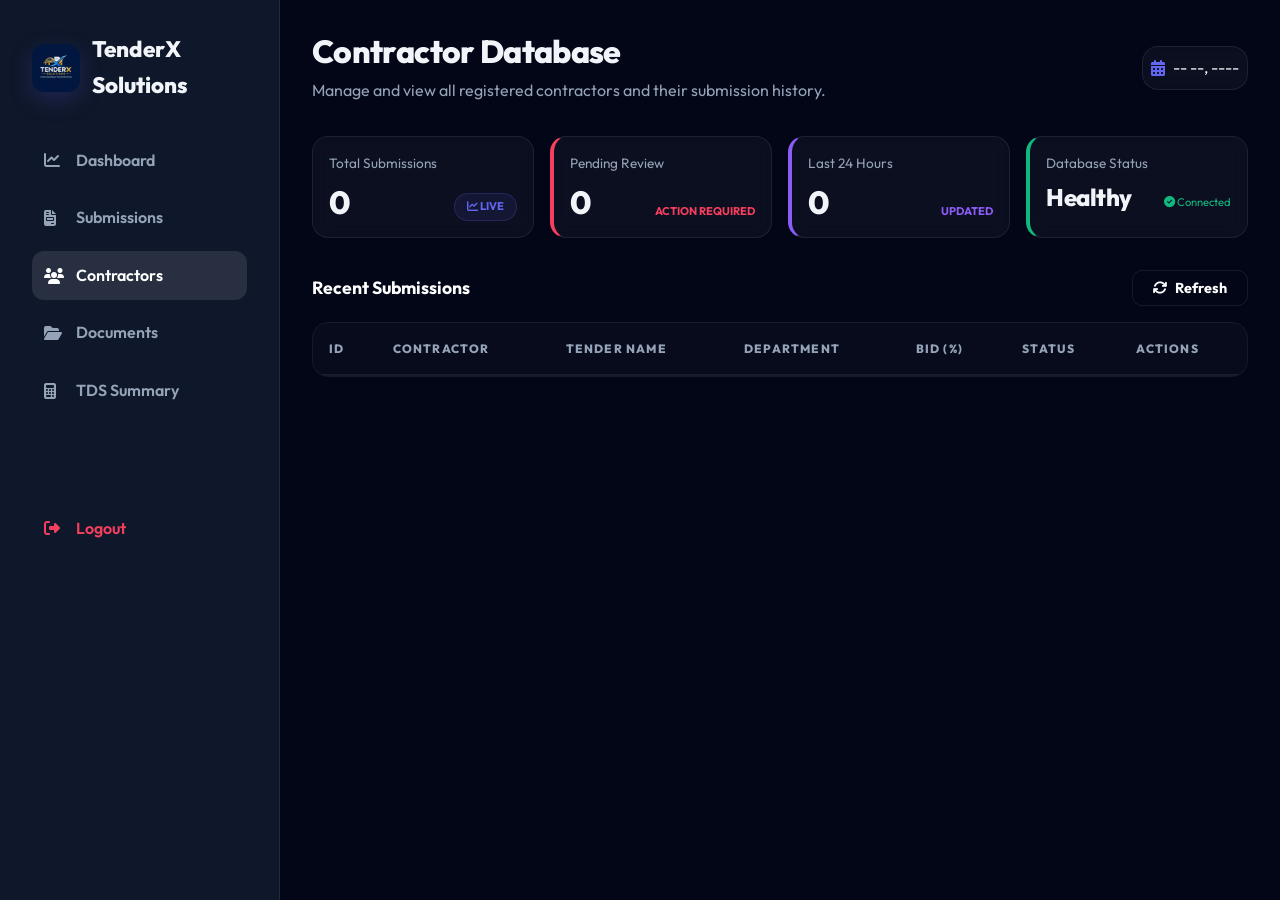
==== commit 11219f0a: "Update contractors.html" ====
--- a/contractors.html
+++ b/contractors.html
@@ -243,14 +243,18 @@
                     const row = document.createElement('tr');
                     row.innerHTML = `
                         <td style="font-family: monospace; color: var(--primary);">#${sub.id.substring(0, 6)}</td>
-                        <td style="font-weight: 500;">${sub.contractor_name}</td>
-                        <td style="color: var(--text-muted);">${sub.tender_name}</td>
-                        <td>${sub.department}</td>
+                        <td style="font-weight: 500;">
+                            <a href="javascript:void(0)" onclick="viewDetails('${sub.id}')" class="hover-link" style="color: var(--primary); font-weight: 700;">
+                                <i class="fas fa-user-tie" style="margin-right: 8px; font-size: 0.8rem;"></i>${sub.contractor_name}
+                            </a>
+                        </td>
+                        <td style="color: var(--text-muted); width: 200px; white-space: nowrap; overflow: hidden; text-overflow: ellipsis;">${sub.tender_name}</td>
+                        <td><span class="badge" style="background: rgba(255,255,255,0.05); border: 1px solid var(--glass-border); font-size: 0.7rem;">${sub.department}</span></td>
                         <td style="font-weight: 600;">${sub.bid_percentage}%</td>
                         <td><span class="status-pill status-${sub.status}">${sub.status}</span></td>
                         <td>
-                            <button onclick="viewDetails('${sub.id}')" style="background: none; border: none; color: var(--text-muted); cursor: pointer; margin-right: 10px;" title="View"><i class="fas fa-eye"></i></button>
-                            <button onclick="handleDelete('${sub.id}')" style="background: none; border: none; color: var(--accent); cursor: pointer;" title="Delete"><i class="fas fa-trash"></i></button>
+                            <button onclick="viewDetails('${sub.id}')" style="background: var(--glass); border: 1px solid var(--glass-border); padding: 0.5rem; border-radius: 8px; color: var(--text-main); cursor: pointer; margin-right: 5px;" title="Review Details"><i class="fas fa-eye"></i></button>
+                            <button onclick="handleDelete('${sub.id}')" style="background: rgba(244, 63, 94, 0.1); border: 1px solid rgba(244, 63, 94, 0.2); padding: 0.5rem; border-radius: 8px; color: var(--accent); cursor: pointer;" title="Delete Submission"><i class="fas fa-trash"></i></button>
                         </td>
                     `;
                     tableBody.appendChild(row);
@@ -297,18 +301,23 @@
             }
 
             document.getElementById('modalBodyContent').innerHTML = `
-                <div class="detail-grid">
-                    <div class="detail-item">
-                        <label>Contractor Name</label>
-                        <p>${sub.contractor_name}</p>
-                    </div>
-                    <div class="detail-item">
-                        <label>Company/Agency</label>
-                        <p>${sub.company_name}</p>
-                    </div>
+                <div style="display: flex; align-items: center; gap: 15px; margin-bottom: 2rem; background: var(--gradient-primary); padding: 1.5rem; border-radius: 16px; color: white;">
+                    <div style="background: rgba(255,255,255,0.2); width: 60px; height: 60px; border-radius: 12px; display: flex; align-items: center; justify-content: center; font-size: 1.5rem;">
+                        <i class="fas fa-user-circle"></i>
+                    </div>
+                    <div>
+                        <h3 style="margin: 0; font-size: 1.4rem;">${sub.contractor_name}</h3>
+                        <p style="margin: 0; opacity: 0.9; font-size: 0.9rem;">${sub.company_name}</p>
+                    </div>
+                </div>
+
+                <h4 style="margin: 0 0 1rem; color: var(--primary); border-bottom: 1px solid var(--glass-border); padding-bottom: 0.5rem; font-size: 0.9rem; text-transform: uppercase; letter-spacing: 1px;">
+                    <i class="fas fa-id-card" style="margin-right: 8px;"></i> Contractor Details
+                </h4>
+                <div class="detail-grid mb-lg">
                     <div class="detail-item">
                         <label>Email Address</label>
-                        <p>${sub.email}</p>
+                        <p style="word-break: break-all;">${sub.email}</p>
                     </div>
                     <div class="detail-item">
                         <label>Contact Number</label>
@@ -316,44 +325,66 @@
                     </div>
                 </div>
 
-                <h4 style="margin: 2rem 0 1rem; color: var(--primary); border-bottom: 1px solid var(--border); padding-bottom: 0.5rem;">Tender Information</h4>
-                <div class="detail-grid">
+                <h4 style="margin: 2rem 0 1rem; color: var(--primary); border-bottom: 1px solid var(--glass-border); padding-bottom: 0.5rem; font-size: 0.9rem; text-transform: uppercase; letter-spacing: 1px;">
+                    <i class="fas fa-file-contract" style="margin-right: 8px;"></i> Tender Information
+                </h4>
+                <div class="detail-grid mb-lg">
                     <div class="detail-item" style="grid-column: span 2;">
                         <label>Work Name</label>
-                        <p>${sub.tender_name}</p>
+                        <p style="line-height: 1.4;">${sub.tender_name}</p>
                     </div>
                     <div class="detail-item">
                         <label>Department</label>
-                        <p>${sub.department}</p>
+                        <p><span class="badge primary">${sub.department}</span></p>
                     </div>
                     <div class="detail-item">
                         <label>Tender ID</label>
-                        <p>${sub.tender_id}</p>
+                        <p style="font-family: monospace;">${sub.tender_id}</p>
                     </div>
                     <div class="detail-item">
                         <label>Bid Percentage</label>
-                        <p style="color: #10b981; font-weight: 700;">${sub.bid_percentage}%</p>
+                        <p style="color: #10b981; font-weight: 800; font-size: 1.2rem;">${sub.bid_percentage}%</p>
                     </div>
                     <div class="detail-item">
                         <label>Submission Date</label>
-                        <p>${new Date(sub.created_at).toLocaleString()}</p>
-                    </div>
-                </div>
-
-                <div style="margin-bottom: 2rem; background: rgba(99, 102, 241, 0.05); padding: 1.5rem; border-radius: 12px; border: 1px solid var(--glass-border);">
-                    <div class="detail-item" style="margin-bottom: 1rem;">
+                        <p>${new Date(sub.created_at).toLocaleString('en-IN', { dateStyle: 'medium', timeStyle: 'short' })}</p>
+                    </div>
+                </div>
+
+                <h4 style="margin: 2rem 0 1rem; color: var(--primary); border-bottom: 1px solid var(--glass-border); padding-bottom: 0.5rem; font-size: 0.9rem; text-transform: uppercase; letter-spacing: 1px;">
+                    <i class="fas fa-certificate" style="margin-right: 8px;"></i> IDs & Verification
+                </h4>
+                <div style="margin-bottom: 2rem; background: rgba(255, 255, 255, 0.02); padding: 1.5rem; border-radius: 16px; border: 1px solid var(--glass-border); display: grid; grid-template-columns: 1fr 1fr; gap: 1.5rem;">
+                    <div class="detail-item">
                         <label>GST Details</label>
-                        <p>${sub.gst_details || 'N/A'}</p>
-                    </div>
-                    <div class="detail-item">
-                        <label>DSC Details</label>
-                        <p>${sub.dsc_details || 'N/A'}</p>
-                    </div>
-                </div>
-
-                <h4 style="margin: 2rem 0 1rem; color: var(--primary); border-bottom: 1px solid var(--border); padding-bottom: 0.5rem;">Attached Documents</h4>
+                        <p>${sub.gst_details || '<span class="text-muted">Not Provided</span>'}</p>
+                    </div>
+                    <div class="detail-item">
+                        <label>DSC Token Info</label>
+                        <p id="dscDisplayField">--</p>
+                    </div>
+                </div>
+
+                <h4 style="margin: 2rem 0 1rem; color: var(--primary); border-bottom: 1px solid var(--glass-border); padding-bottom: 0.5rem; font-size: 0.9rem; text-transform: uppercase; letter-spacing: 1px;">
+                    <i class="fas fa-paperclip" style="margin-right: 8px;"></i> Supporting Documents
+                </h4>
                 ${docsHtml}
             `;
+
+            // Robust parsing for DSC Details
+            const dscTarget = document.getElementById('dscDisplayField');
+            if (dscTarget) {
+                try {
+                    const parsed = typeof sub.dsc_details === 'string' ? JSON.parse(sub.dsc_details) : sub.dsc_details;
+                    if (parsed && parsed.type) {
+                        dscTarget.innerHTML = `<span class="badge primary" style="font-size: 0.7rem; margin-right: 8px;">${parsed.type}</span> <span style="font-weight: 600;">${parsed.info || '--'}</span>`;
+                    } else {
+                        dscTarget.innerText = sub.dsc_details || 'N/A';
+                    }
+                } catch(e) {
+                    dscTarget.innerText = sub.dsc_details || 'N/A';
+                }
+            }
 
             document.getElementById('previewModal').classList.add('active');
         }
--- a/style.css
+++ b/style.css
@@ -20,18 +20,22 @@
     --text-muted: #94a3b8;
     --glass-bg: rgba(255, 255, 255, 0.03);
     --glass-border: rgba(255, 255, 255, 0.1);
-    
+
     /* Gradients */
     --gradient-primary: linear-gradient(135deg, #6366f1, #8b5cf6);
     --gradient-text: linear-gradient(to right, #818cf8, #c084fc);
     --bg-gradient: radial-gradient(circle at 20% 20%, rgba(99, 102, 241, 0.15) 0%, transparent 40%),
-                   radial-gradient(circle at 80% 80%, rgba(139, 92, 246, 0.1) 0%, transparent 40%);
+        radial-gradient(circle at 80% 80%, rgba(139, 92, 246, 0.1) 0%, transparent 40%);
 
     /* Spacing */
-    --sp-sm: 0.5rem;   /* 8px */
-    --sp-md: 1rem;     /* 16px */
-    --sp-lg: 2rem;     /* 32px */
-    --sp-xl: 4rem;     /* 64px */
+    --sp-sm: 0.5rem;
+    /* 8px */
+    --sp-md: 1rem;
+    /* 16px */
+    --sp-lg: 2rem;
+    /* 32px */
+    --sp-xl: 4rem;
+    /* 64px */
 
     /* Typography */
     --font-main: 'Outfit', sans-serif;
@@ -46,7 +50,11 @@
 
 body {
     background-color: var(--bg-darker);
-    background-image: var(--bg-gradient);
+    background-image:
+        linear-gradient(to bottom, rgba(2, 6, 23, 0.85) 0%, rgba(2, 6, 23, 0.95) 100%),
+        url('https://images.unsplash.com/photo-1599995903128-531fc7fb694b?q=80&w=1331&auto=format&fit=crop&ixlib=rb-4.1.0&ixid=M3wxMjA3fDB8MHxwaG90by1wYWdlfHx8fGVufDB8fHx8fA%3D%3D');
+    background-size: cover;
+    background-position: center;
     background-attachment: fixed;
     color: var(--text-main);
     font-family: var(--font-main);
@@ -94,9 +102,17 @@
     flex-direction: column;
 }
 
-.gap-sm { gap: var(--sp-sm); }
-.gap-md { gap: var(--sp-md); }
-.gap-lg { gap: var(--sp-lg); }
+.gap-sm {
+    gap: var(--sp-sm);
+}
+
+.gap-md {
+    gap: var(--sp-md);
+}
+
+.gap-lg {
+    gap: var(--sp-lg);
+}
 
 .grid-2 {
     display: grid;
@@ -122,35 +138,105 @@
     gap: var(--sp-md);
 }
 
-.col-1 { grid-column: span 1; }
-.col-2 { grid-column: span 2; }
-.col-3 { grid-column: span 3; }
-.col-4 { grid-column: span 4; }
-.col-6 { grid-column: span 6; }
-.col-8 { grid-column: span 8; }
-.col-10 { grid-column: span 10; }
-.col-11 { grid-column: span 11; }
-.col-12 { grid-column: span 12; }
+.col-1 {
+    grid-column: span 1;
+}
+
+.col-2 {
+    grid-column: span 2;
+}
+
+.col-3 {
+    grid-column: span 3;
+}
+
+.col-4 {
+    grid-column: span 4;
+}
+
+.col-6 {
+    grid-column: span 6;
+}
+
+.col-8 {
+    grid-column: span 8;
+}
+
+.col-10 {
+    grid-column: span 10;
+}
+
+.col-11 {
+    grid-column: span 11;
+}
+
+.col-12 {
+    grid-column: span 12;
+}
 
 /* 3. SPACING SYSTEM */
-.m-0 { margin: 0; }
-.mt-sm { margin-top: var(--sp-sm); }
-.mt-md { margin-top: var(--sp-md); }
-.mt-lg { margin-top: var(--sp-lg); }
-
-.mb-sm { margin-bottom: var(--sp-sm); }
-.mb-md { margin-bottom: var(--sp-md); }
-.mb-lg { margin-bottom: var(--sp-lg); }
-.mb-xl { margin-bottom: var(--sp-xl); }
-
-.p-0 { padding: 0; }
-.p-sm { padding: var(--sp-sm); }
-.p-md { padding: var(--sp-md); }
-.p-lg { padding: var(--sp-lg); }
-
-.py-md { padding-top: var(--sp-md); padding-bottom: var(--sp-md); }
-.py-lg { padding-top: var(--sp-lg); padding-bottom: var(--sp-lg); }
-.py-xl { padding-top: var(--sp-xl); padding-bottom: var(--sp-xl); }
+.m-0 {
+    margin: 0;
+}
+
+.mt-sm {
+    margin-top: var(--sp-sm);
+}
+
+.mt-md {
+    margin-top: var(--sp-md);
+}
+
+.mt-lg {
+    margin-top: var(--sp-lg);
+}
+
+.mb-sm {
+    margin-bottom: var(--sp-sm);
+}
+
+.mb-md {
+    margin-bottom: var(--sp-md);
+}
+
+.mb-lg {
+    margin-bottom: var(--sp-lg);
+}
+
+.mb-xl {
+    margin-bottom: var(--sp-xl);
+}
+
+.p-0 {
+    padding: 0;
+}
+
+.p-sm {
+    padding: var(--sp-sm);
+}
+
+.p-md {
+    padding: var(--sp-md);
+}
+
+.p-lg {
+    padding: var(--sp-lg);
+}
+
+.py-md {
+    padding-top: var(--sp-md);
+    padding-bottom: var(--sp-md);
+}
+
+.py-lg {
+    padding-top: var(--sp-lg);
+    padding-bottom: var(--sp-lg);
+}
+
+.py-xl {
+    padding-top: var(--sp-xl);
+    padding-bottom: var(--sp-xl);
+}
 
 /* 4. TYPOGRAPHY */
 .title {
@@ -170,8 +256,13 @@
     color: var(--text-muted);
 }
 
-.text-center { text-align: center; }
-.text-right { text-align: right; }
+.text-center {
+    text-align: center;
+}
+
+.text-right {
+    text-align: right;
+}
 
 .gradient-text {
     background: var(--gradient-text);
@@ -337,15 +428,16 @@
     display: flex;
     align-items: center;
     gap: 12px;
-    font-size: 1.25rem;
+    font-size: 1.4rem;
     font-weight: 800;
-    margin-bottom: 3rem;
+    margin-bottom: 2rem;
 }
 
 .logo-img {
-    width: 40px;
-    height: 40px;
-    border-radius: 10px;
+    width: 48px;
+    height: 48px;
+    border-radius: 12px;
+    box-shadow: 0 8px 24px rgba(99, 102, 241, 0.2);
 }
 
 .nav-list {
@@ -366,7 +458,8 @@
     font-weight: 600;
 }
 
-.nav-link:hover, .nav-link.active {
+.nav-link:hover,
+.nav-link.active {
     background: var(--glass-border);
     color: white;
 }
@@ -413,12 +506,21 @@
 }
 
 .signature-area {
-    display: none; /* Hidden on screen, shown in print */
+    display: none;
+    /* Hidden on screen, shown in print */
 }
 
 @media print {
-    .signature-area { display: block !important; margin-top: auto; padding-top: 40px; }
-    .doc-watermark { opacity: 0.05 !important; color: black !important; }
+    .signature-area {
+        display: block !important;
+        margin-top: auto;
+        padding-top: 40px;
+    }
+
+    .doc-watermark {
+        opacity: 0.05 !important;
+        color: black !important;
+    }
 }
 
 /* 13. LANDING PAGE SPECIFIC */
@@ -447,12 +549,13 @@
     transition: 0.3s;
 }
 
-.nav-links a:hover, .nav-links a.active {
+.nav-links a:hover,
+.nav-links a.active {
     color: white;
 }
 
 .hero {
-    height: 100vh;
+    min-height: 100vh;
     display: flex;
     flex-direction: column;
     justify-content: center;
@@ -461,9 +564,276 @@
     padding: 0 10%;
 }
 
+.hero-content {
+    display: flex;
+    flex-direction: column;
+    align-items: center;
+    text-align: center;
+}
+
 .hero h1 {
     font-size: 4rem;
+    line-height: 1.2;
+    margin-bottom: 2rem;
+}
+
+.hero-image {
+    position: relative;
+    display: flex;
+    justify-content: center;
+    align-items: center;
+}
+
+.hero-image img {
+    width: 100%;
+    max-width: 600px;
+    border-radius: 40px;
+    box-shadow: 0 40px 100px rgba(0, 0, 0, 0.4);
+    border: 1px solid var(--glass-border);
+    animation: float 6s ease-in-out infinite;
+    z-index: 2;
+}
+
+.hero-image::after {
+    content: '';
+    position: absolute;
+    width: 120%;
+    height: 120%;
+    background: radial-gradient(circle, var(--primary) 0%, transparent 70%);
+    opacity: 0.15;
+    z-index: 1;
+    filter: blur(50px);
+}
+
+@keyframes float {
+
+    0%,
+    100% {
+        transform: translateY(0);
+    }
+
+    50% {
+        transform: translateY(-20px);
+    }
+}
+
+@media (max-width: 1024px) {
+    .hero {
+        grid-template-columns: 1fr;
+        text-align: center;
+        padding-top: 120px;
+        height: auto;
+        padding-bottom: 5rem;
+    }
+
+    .hero-content {
+        text-align: center;
+    }
+
+    .hero h1 {
+        font-size: 3.2rem;
+    }
+
+    .hero-image {
+        margin-top: 2rem;
+    }
+}
+
+.status-select {
+    padding: 0.5rem 1rem;
+    border-radius: 8px;
+    border: 1px solid var(--glass-border);
+    background: var(--bg-dark);
+    color: var(--text-main);
+    font-size: 0.8rem;
+    outline: none;
+    width: 120px;
+    cursor: pointer;
+    transition: 0.3s;
+}
+
+.status-select.status-pending {
+    border-color: #f59e0b;
+    color: #f59e0b;
+}
+
+.status-select.status-approved {
+    border-color: #10b981;
+    color: #10b981;
+}
+
+.status-select.status-rejected {
+    border-color: #f43f5e;
+    color: #f43f5e;
+}
+
+.hover-link:hover {
+    text-decoration: underline;
+    opacity: 0.8;
+}
+
+/* 17. LANDING PAGE COMPONENTS */
+.stats-section {
+    padding: 5rem 5%;
+    border-top: 1px solid var(--card-border);
+    border-bottom: 1px solid var(--card-border);
+    background: rgba(255, 255, 255, 0.01);
+}
+
+.trust-stats {
+    max-width: 1200px;
+    margin: 0 auto;
+    display: grid;
+    grid-template-columns: repeat(4, 1fr);
+    gap: 2rem;
+    text-align: center;
+}
+
+.stat-item h2 {
+    font-size: 3rem;
+    font-weight: 800;
+    color: white;
+    margin-bottom: 0.5rem;
+}
+
+.stat-item p {
+    color: var(--text-muted);
+    font-size: 1rem;
+    text-transform: uppercase;
+    letter-spacing: 2px;
+    font-weight: 600;
+}
+
+.platform-features {
+    padding: 8rem 5%;
+    background: transparent;
+}
+
+.feature-list {
+    max-width: 1200px;
+    margin: 0 auto;
+    display: grid;
+    grid-template-columns: 1fr 1fr;
+    gap: 5rem;
+    align-items: center;
+}
+
+.feature-img-container img {
+    width: 100%;
+    border-radius: 32px;
+    border: 1px solid var(--card-border);
+    box-shadow: 0 40px 100px rgba(0, 0, 0, 0.5);
+}
+
+.feature-mini-card {
+    background: var(--card-bg);
+    padding: 2rem;
+    border-radius: 24px;
+    border: 1px solid var(--card-border);
     margin-bottom: 1.5rem;
+    transition: 0.3s;
+}
+
+.feature-mini-card:hover {
+    border-color: var(--primary);
+    transform: translateX(10px);
+    background: var(--card-hover);
+}
+
+.feature-mini-card h4 {
+    font-size: 1.1rem;
+    color: white;
+    margin-bottom: 0.5rem;
+    display: flex;
+    align-items: center;
+}
+
+.cta-banner {
+    padding: 10rem 5%;
+    text-align: center;
+    background: radial-gradient(circle at center, rgba(99, 102, 241, 0.1), transparent 70%);
+    border-radius: 100px;
+    margin: 6rem 5%;
+    border: 1px solid var(--card-border);
+}
+
+.testimonials {
+    padding: 8rem 5%;
+}
+
+.testimonial-grid {
+    display: grid;
+    grid-template-columns: repeat(2, 1fr);
+    gap: 2rem;
+    max-width: 1200px;
+    margin: 4rem auto 0;
+}
+
+.testimonial-card {
+    background: var(--card-bg);
+    padding: 3.5rem;
+    border-radius: 32px;
+    border: 1px solid var(--card-border);
+    position: relative;
+}
+
+.testimonial-card blockquote {
+    font-size: 1.25rem;
+    line-height: 1.8;
+    color: var(--text-main);
+    font-style: italic;
+    margin-bottom: 2rem;
+}
+
+.additional-services {
+    padding: 8rem 5%;
+}
+
+.service-grid {
+    display: grid;
+    grid-template-columns: repeat(auto-fit, minmax(300px, 1fr));
+    gap: 2rem;
+    max-width: 1200px;
+    margin: 4rem auto 0;
+}
+
+.service-item {
+    background: var(--card-bg);
+    padding: 2.5rem;
+    border-radius: 24px;
+    border: 1px solid var(--card-border);
+    display: flex;
+    gap: 1.5rem;
+    transition: 0.3s;
+}
+
+.service-item:hover {
+    border-color: var(--primary);
+    background: var(--card-hover);
+    transform: translateY(-5px);
+}
+
+.service-item i {
+    font-size: 2rem;
+    color: var(--primary);
+}
+
+.section-header {
+    text-align: center;
+    margin-bottom: 4rem;
+}
+
+.section-header h2 {
+    font-size: 2.5rem;
+    margin-bottom: 1rem;
+    color: white;
+}
+
+.section-header p {
+    color: var(--text-muted);
+    font-size: 1.2rem;
+    max-width: 700px;
+    margin: 0 auto;
 }
 
 /* 14. RESPONSIVE DESIGN */
@@ -473,9 +843,11 @@
         gap: 3rem;
         text-align: center;
     }
+
     .feature-img-container {
         order: -1;
     }
+
     .trust-stats {
         grid-template-columns: repeat(2, 1fr);
         gap: 3rem;
@@ -487,38 +859,45 @@
         width: 80px;
         padding: var(--sp-md) var(--sp-sm);
     }
+
     .main-content {
         margin-left: 80px;
     }
-    .logo span, .nav-link span {
+
+    .logo span,
+    .nav-link span {
         display: none;
     }
+
     .grid-4 {
         grid-template-columns: repeat(2, 1fr);
     }
+
     .testimonial-grid {
         grid-template-columns: 1fr;
     }
 }
 
 @media (max-width: 768px) {
-    .grid-2, .grid-3 {
+
+    .grid-2,
+    .grid-3 {
         grid-template-columns: 1fr;
     }
-    
+
     .sidebar {
         display: none;
     }
-    
+
     .main-content {
         margin-left: 0;
         padding: var(--sp-md);
     }
-    
+
     .title {
         font-size: 2.2rem;
     }
-    
+
     .hero h1 {
         font-size: 2.5rem;
     }
@@ -532,7 +911,8 @@
     }
 
     .main-nav .nav-links {
-        display: none; /* Hide standard links to simplify mobile nav */
+        display: none;
+        /* Hide standard links to simplify mobile nav */
     }
 
     .table-wrapper {
@@ -558,66 +938,87 @@
     .title {
         font-size: 1.8rem;
     }
+
     .btn {
         width: 100%;
         justify-content: center;
     }
+
+    .flex,
     .flex-center {
         flex-direction: column;
-    }
-    .stat-item h2 {
-        font-size: 2.5rem;
-    }
-    .feature-mini-card {
-        padding: 1.5rem;
-        text-align: left;
-    }
-    .service-item {
-        flex-direction: column;
-        text-align: center;
-    }
-    .service-item i {
-        margin: 0 auto;
-    }
-}
+        width: 100%;
+        gap: 1rem;
+    }
+}
+
+.stat-item h2 {
+    font-size: 2.5rem;
+}
+
+.feature-mini-card {
+    padding: 1.5rem;
+    text-align: left;
+}
+
+.service-item {
+    flex-direction: column;
+    text-align: center;
+}
+
+.service-item i {
+    margin: 0 auto;
+}
+
 
 /* 15. PRINT / PDF SUPPORT */
 @media print {
-    @page { 
-        size: A4 portrait; 
-        margin: 0.5cm; 
-    }
-    
-    body { 
-        background: white !important; 
-        color: black !important; 
-        background-image: none !important; 
+    @page {
+        size: A4 portrait;
+        margin: 0.5cm;
+    }
+
+    body {
+        background: white !important;
+        color: black !important;
+        background-image: none !important;
         min-height: auto !important;
         overflow: visible !important;
     }
 
-    .animate-fade, .animate-fade-in { animation: none !important; transition: none !important; opacity: 1 !important; transform: none !important; }
-
-    .no-print { display: none !important; }
-    
+    .animate-fade,
+    .animate-fade-in {
+        animation: none !important;
+        transition: none !important;
+        opacity: 1 !important;
+        transform: none !important;
+    }
+
+    .no-print {
+        display: none !important;
+    }
+
     /* Layout Reset for Print */
-    .dashboard-wrapper, .main-content {
+    .dashboard-wrapper,
+    .main-content {
         display: block !important;
         margin: 0 !important;
         padding: 0 !important;
         width: 100% !important;
     }
 
-    .sidebar, .mobile-header, .mobile-bottom-nav {
+    .sidebar,
+    .mobile-header,
+    .mobile-bottom-nav {
         display: none !important;
     }
 
     /* Card Optimization for Print */
-    .card { 
-        background: white !important; 
-        border: 1px solid #eee !important; 
-        box-shadow: none !important; 
-        backdrop-filter: none !important; 
+    .card {
+        background: white !important;
+        border: 1px solid #eee !important;
+        box-shadow: none !important;
+        backdrop-filter: none !important;
         padding: 0.5cm !important;
         margin: 0 !important;
         border-radius: 0 !important;
@@ -625,23 +1026,33 @@
         break-inside: avoid;
     }
 
-    .title, .subtitle, td, th, .label { 
-        color: black !important; 
-    }
-
-    .title { font-size: 1.4rem !important; }
-    .subtitle { font-size: 0.9rem !important; }
-    
+    .title,
+    .subtitle,
+    td,
+    th,
+    .label {
+        color: black !important;
+    }
+
+    .title {
+        font-size: 1.4rem !important;
+    }
+
+    .subtitle {
+        font-size: 0.9rem !important;
+    }
+
     table {
         font-size: 0.8rem !important;
     }
-    
-    th, td {
+
+    th,
+    td {
         padding: 8px !important;
     }
 
-    .doc-watermark { 
-        opacity: 0.05 !important; 
+    .doc-watermark {
+        opacity: 0.05 !important;
         color: #ccc !important;
         font-size: 3rem !important;
     }
@@ -653,10 +1064,22 @@
     }
 
     /* Spacing Overrides for Print */
-    .mt-lg, .mb-lg { margin-top: 15px !important; margin-bottom: 15px !important; }
-    .mb-md, .mt-md { margin-top: 10px !important; margin-bottom: 10px !important; }
-    .p-lg { padding: 10px !important; }
-    
+    .mt-lg,
+    .mb-lg {
+        margin-top: 15px !important;
+        margin-bottom: 15px !important;
+    }
+
+    .mb-md,
+    .mt-md {
+        margin-top: 10px !important;
+        margin-bottom: 10px !important;
+    }
+
+    .p-lg {
+        padding: 10px !important;
+    }
+
     .table-wrapper {
         border: none !important;
         overflow: visible !important;
@@ -664,16 +1087,33 @@
 }
 
 /* UTILITIES */
-.rounded-xl { border-radius: 16px; }
-.shadow-lg { box-shadow: 0 10px 25px rgba(0,0,0,0.2); }
-.hidden { display: none !important; }
-.animate-fade-in, .animate-fade {
+.rounded-xl {
+    border-radius: 16px;
+}
+
+.shadow-lg {
+    box-shadow: 0 10px 25px rgba(0, 0, 0, 0.2);
+}
+
+.hidden {
+    display: none !important;
+}
+
+.animate-fade-in,
+.animate-fade {
     animation: fadeIn 0.5s ease forwards;
 }
 
 @keyframes fadeIn {
-    from { opacity: 0; transform: translateY(10px); }
-    to { opacity: 1; transform: translateY(0); }
+    from {
+        opacity: 0;
+        transform: translateY(10px);
+    }
+
+    to {
+        opacity: 1;
+        transform: translateY(0);
+    }
 }
 
 /* AUTH SPECIFIC */
@@ -801,6 +1241,197 @@
     margin: 0 auto;
 }
 
+/* 19. MODAL SYSTEM */
+.modal-overlay {
+    position: fixed;
+    top: 0;
+    left: 0;
+    width: 100%;
+    height: 100%;
+    background: rgba(2, 6, 23, 0.85);
+    backdrop-filter: blur(12px);
+    display: none;
+    align-items: center;
+    justify-content: center;
+    z-index: 2000;
+    padding: 2rem;
+    opacity: 0;
+    transition: opacity 0.3s ease;
+}
+
+.modal-overlay.active {
+    display: flex;
+    opacity: 1;
+}
+
+.modal-content {
+    background: var(--bg-dark);
+    border: 1px solid var(--glass-border);
+    border-radius: 24px;
+    width: 100%;
+    max-width: 800px;
+    max-height: 90vh;
+    overflow-y: auto;
+    position: relative;
+    box-shadow: 0 25px 50px -12px rgba(0, 0, 0, 0.5);
+    transform: translateY(20px);
+    transition: transform 0.3s ease;
+}
+
+.modal-overlay.active .modal-content {
+    transform: translateY(0);
+}
+
+.modal-header {
+    padding: 1.5rem 2rem;
+    border-bottom: 1px solid var(--glass-border);
+    display: flex;
+    justify-content: space-between;
+    align-items: center;
+    position: sticky;
+    top: 0;
+    background: var(--bg-dark);
+    z-index: 10;
+}
+
+.modal-body {
+    padding: 2rem;
+}
+
+.close-btn {
+    background: var(--glass-bg);
+    border: 1px solid var(--glass-border);
+    color: var(--text-muted);
+    width: 36px;
+    height: 36px;
+    border-radius: 10px;
+    display: flex;
+    align-items: center;
+    justify-content: center;
+    cursor: pointer;
+    transition: 0.3s;
+}
+
+.close-btn:hover {
+    background: var(--accent);
+    color: white;
+    border-color: var(--accent);
+}
+
+/* DETAIL SYSTEM */
+.detail-grid {
+    display: grid;
+    grid-template-columns: repeat(2, 1fr);
+    gap: 1.5rem;
+}
+
+.detail-item label {
+    display: block;
+    font-size: 0.7rem;
+    color: var(--text-muted);
+    text-transform: uppercase;
+    letter-spacing: 0.05em;
+    margin-bottom: 0.5rem;
+    font-weight: 700;
+}
+
+.detail-item p {
+    font-size: 1rem;
+    color: white;
+    font-weight: 500;
+}
+
+/* DOCUMENT LISTS */
+.doc-list {
+    display: flex;
+    flex-direction: column;
+    gap: 12px;
+}
+
+.doc-item {
+    display: flex;
+    justify-content: space-between;
+    align-items: center;
+    background: rgba(255, 255, 255, 0.03);
+    border: 1px solid var(--glass-border);
+    padding: 1rem 1.5rem;
+    border-radius: 12px;
+}
+
+.doc-btn {
+    padding: 6px 12px;
+    border-radius: 8px;
+    font-size: 0.8rem;
+    font-weight: 600;
+    display: inline-flex;
+    align-items: center;
+    gap: 6px;
+    background: var(--primary);
+    color: white;
+    text-decoration: none;
+    transition: 0.3s;
+}
+
+.doc-btn:hover {
+    transform: translateY(-2px);
+    box-shadow: 0 4px 12px rgba(99, 102, 241, 0.3);
+}
+
+/* STATUS PILLS */
+.status-pill {
+    padding: 4px 12px;
+    border-radius: 999px;
+    font-size: 0.7rem;
+    font-weight: 700;
+    text-transform: uppercase;
+    display: inline-flex;
+    align-items: center;
+    gap: 6px;
+}
+
+.status-pending {
+    background: rgba(245, 158, 11, 0.1);
+    color: #f59e0b;
+    border: 1px solid rgba(245, 158, 11, 0.2);
+}
+
+.status-approved {
+    background: rgba(16, 185, 129, 0.1);
+    color: #10b981;
+    border: 1px solid rgba(16, 185, 129, 0.2);
+}
+
+.status-rejected {
+    background: rgba(244, 63, 94, 0.1);
+    color: #f43f5e;
+    border: 1px solid rgba(244, 63, 94, 0.2);
+}
+
+/* ANIMATIONS */
+@keyframes modalIn {
+    from {
+        opacity: 0;
+        transform: scale(0.95);
+    }
+
+    to {
+        opacity: 1;
+        transform: scale(1);
+    }
+}
+
+@media (max-width: 640px) {
+    .detail-grid {
+        grid-template-columns: 1fr;
+    }
+
+    .modal-content {
+        border-radius: 0;
+        max-height: 100vh;
+        height: 100vh;
+    }
+}
+
 /* MOBILE MENU */
 .mobile-menu-toggle {
     display: none;
@@ -813,8 +1444,29 @@
 }
 
 @media (max-width: 768px) {
+
+    nav.main-nav,
+    nav.main-nav.scrolled {
+        padding: 0.9rem 15px !important;
+    }
+
     .mobile-menu-toggle {
         display: block;
+        position: absolute;
+        right: 15px;
+        top: 50%;
+        transform: translateY(-50%);
+        z-index: 1100;
+        background: transparent;
+        border: none;
+        color: white;
+    }
+
+    .main-nav .container {
+        position: relative;
+        display: flex;
+        align-items: center;
+        padding-right: 50px; /* Space for the absolute toggle */
     }
 
     .main-nav .nav-links {
@@ -830,14 +1482,18 @@
         align-items: center;
         transition: 0.5s cubic-bezier(0.4, 0, 0.2, 1);
         z-index: 1000;
-        display: flex !important;
+        display: none;
         margin: 0;
         padding: 0;
     }
 
     .main-nav .nav-links.active {
+        display: flex;
+    }
+
+    .main-nav .nav-links.active {
         right: 0;
-        box-shadow: -20px 0 50px rgba(0,0,0,0.5);
+        box-shadow: -20px 0 50px rgba(0, 0, 0, 0.5);
     }
 
     .main-nav .nav-links li {
@@ -906,7 +1562,8 @@
 }
 
 table {
-    min-width: 800px; /* Force scroll on small screens */
+    min-width: 800px;
+    /* Force scroll on small screens */
 }
 
 .faq-item {
@@ -980,167 +1637,3 @@
     color: var(--secondary);
     margin-bottom: 1.5rem;
 }
-
-/* 17. LANDING PAGE COMPONENTS */
-.stats-section {
-    padding: 5rem 5%;
-    border-top: 1px solid var(--card-border);
-    border-bottom: 1px solid var(--card-border);
-    background: rgba(255, 255, 255, 0.01);
-}
-
-.trust-stats {
-    max-width: 1200px;
-    margin: 0 auto;
-    display: grid;
-    grid-template-columns: repeat(4, 1fr);
-    gap: 2rem;
-    text-align: center;
-}
-
-.stat-item h2 {
-    font-size: 3rem;
-    font-weight: 800;
-    color: white;
-    margin-bottom: 0.5rem;
-}
-
-.stat-item p {
-    color: var(--text-muted);
-    font-size: 1rem;
-    text-transform: uppercase;
-    letter-spacing: 2px;
-    font-weight: 600;
-}
-
-.platform-features {
-    padding: 8rem 5%;
-    background: var(--bg-darker);
-}
-
-.feature-list {
-    max-width: 1200px;
-    margin: 0 auto;
-    display: grid;
-    grid-template-columns: 1fr 1fr;
-    gap: 5rem;
-    align-items: center;
-}
-
-.feature-img-container img {
-    width: 100%;
-    border-radius: 32px;
-    border: 1px solid var(--card-border);
-    box-shadow: 0 40px 100px rgba(0,0,0,0.5);
-}
-
-.feature-mini-card {
-    background: var(--card-bg);
-    padding: 2rem;
-    border-radius: 24px;
-    border: 1px solid var(--card-border);
-    margin-bottom: 1.5rem;
-    transition: 0.3s;
-}
-
-.feature-mini-card:hover {
-    border-color: var(--primary);
-    transform: translateX(10px);
-    background: var(--card-hover);
-}
-
-.feature-mini-card h4 {
-    font-size: 1.1rem;
-    color: white;
-    margin-bottom: 0.5rem;
-    display: flex;
-    align-items: center;
-}
-
-.cta-banner {
-    padding: 10rem 5%;
-    text-align: center;
-    background: radial-gradient(circle at center, rgba(99, 102, 241, 0.1), transparent 70%);
-    border-radius: 100px;
-    margin: 6rem 5%;
-    border: 1px solid var(--card-border);
-}
-
-.testimonials {
-    padding: 8rem 5%;
-}
-
-.testimonial-grid {
-    display: grid;
-    grid-template-columns: repeat(2, 1fr);
-    gap: 2rem;
-    max-width: 1200px;
-    margin: 4rem auto 0;
-}
-
-.testimonial-card {
-    background: var(--card-bg);
-    padding: 3.5rem;
-    border-radius: 32px;
-    border: 1px solid var(--card-border);
-    position: relative;
-}
-
-.testimonial-card blockquote {
-    font-size: 1.25rem;
-    line-height: 1.8;
-    color: var(--text-main);
-    font-style: italic;
-    margin-bottom: 2rem;
-}
-
-.additional-services {
-    padding: 8rem 5%;
-}
-
-.service-grid {
-    display: grid;
-    grid-template-columns: repeat(auto-fit, minmax(300px, 1fr));
-    gap: 2rem;
-    max-width: 1200px;
-    margin: 4rem auto 0;
-}
-
-.service-item {
-    background: var(--card-bg);
-    padding: 2.5rem;
-    border-radius: 24px;
-    border: 1px solid var(--card-border);
-    display: flex;
-    gap: 1.5rem;
-    transition: 0.3s;
-}
-
-.service-item:hover {
-    border-color: var(--primary);
-    background: var(--card-hover);
-    transform: translateY(-5px);
-}
-
-.service-item i {
-    font-size: 2rem;
-    color: var(--primary);
-}
-
-.section-header {
-    text-align: center;
-    margin-bottom: 4rem;
-}
-
-.section-header h2 {
-    font-size: 2.5rem;
-    margin-bottom: 1rem;
-    color: white;
-}
-
-.section-header p {
-    color: var(--text-muted);
-    font-size: 1.2rem;
-    max-width: 700px;
-    margin: 0 auto;
-}
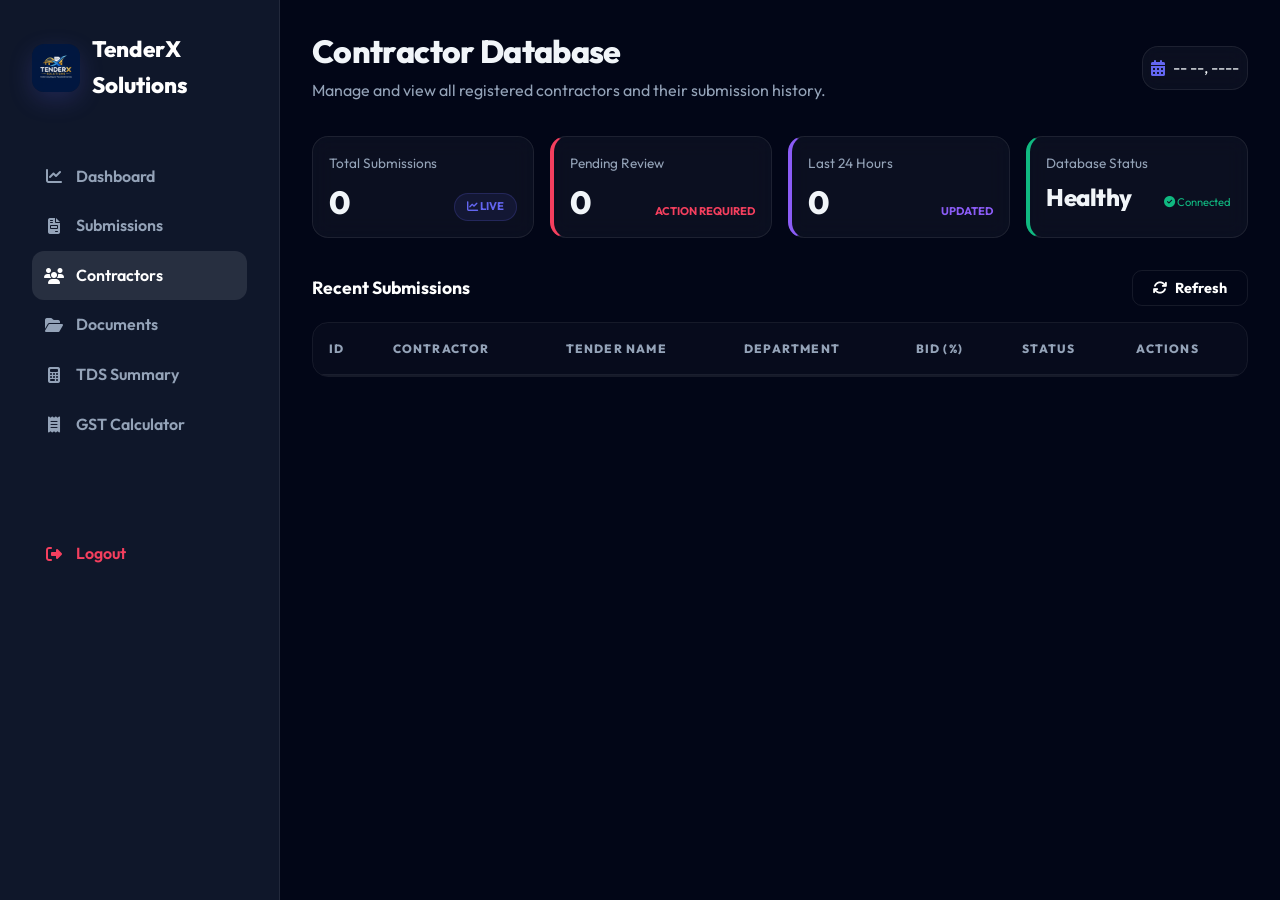
==== commit 7320fde7: "Update contractors.html" ====
--- a/contractors.html
+++ b/contractors.html
@@ -31,13 +31,13 @@
 
         <!-- Sidebar -->
         <aside class="sidebar">
-            <div class="logo">
+            <a href="index.html" class="logo" style="margin-bottom: 3rem;">
                 <img src="tenderX%20Logo.png" alt="TenderX Logo" class="logo-img">
                 <span>TenderX Solutions</span>
-            </div>
+            </a>
             
-            <nav class="nav-list">
-                <ul style="list-style: none;">
+            <nav>
+                <ul class="nav-list">
                     <li class="nav-item">
                         <a href="dashboard.html" class="nav-link">
                             <i class="fas fa-chart-line"></i> <span>Dashboard</span>
@@ -63,9 +63,14 @@
                             <i class="fas fa-calculator"></i> <span>TDS Summary</span>
                         </a>
                     </li>
+                    <li class="nav-item">
+                        <a href="gst-calculator.html" class="nav-link">
+                            <i class="fas fa-receipt"></i> <span>GST Calculator</span>
+                        </a>
+                    </li>
                 </ul>
 
-                <ul style="list-style: none; margin-top: auto; padding-top: 5rem;">
+                <ul style="margin-top: auto; padding-top: 5rem;">
                     <li>
                         <a href="javascript:void(0)" onclick="logoutAdmin()" class="nav-link" style="color: var(--accent);">
                             <i class="fas fa-right-from-bracket"></i> <span>Logout</span>
@@ -170,6 +175,10 @@
             <a href="tds-summary.html" class="mobile-nav-item">
                 <i class="fas fa-calculator"></i>
                 <span>TDS</span>
+            </a>
+            <a href="gst-calculator.html" class="mobile-nav-item">
+                <i class="fas fa-receipt"></i>
+                <span>GST</span>
             </a>
         </nav>
     </div>
--- a/style.css
+++ b/style.css
@@ -1,6 +1,7 @@
 /* 
-    TenderX Solutions Custom CSS System
+    TenderX Solutions - Universal Design System
     Theme: Premium SaaS / Dark Mode / Glassmorphism
+    Version: 2.1 (Full Recovery)
 */
 
 :root {
@@ -20,22 +21,20 @@
     --text-muted: #94a3b8;
     --glass-bg: rgba(255, 255, 255, 0.03);
     --glass-border: rgba(255, 255, 255, 0.1);
+    --border: rgba(255, 255, 255, 0.1);
 
     /* Gradients */
     --gradient-primary: linear-gradient(135deg, #6366f1, #8b5cf6);
+    --gradient-luxury: linear-gradient(135deg, rgba(99, 102, 241, 0.1), rgba(139, 92, 246, 0.1));
     --gradient-text: linear-gradient(to right, #818cf8, #c084fc);
     --bg-gradient: radial-gradient(circle at 20% 20%, rgba(99, 102, 241, 0.15) 0%, transparent 40%),
         radial-gradient(circle at 80% 80%, rgba(139, 92, 246, 0.1) 0%, transparent 40%);
 
     /* Spacing */
     --sp-sm: 0.5rem;
-    /* 8px */
     --sp-md: 1rem;
-    /* 16px */
     --sp-lg: 2rem;
-    /* 32px */
     --sp-xl: 4rem;
-    /* 64px */
 
     /* Typography */
     --font-main: 'Outfit', sans-serif;
@@ -69,263 +68,79 @@
     transition: 0.3s;
 }
 
-img {
-    max-width: 100%;
-    height: auto;
-}
+ul { list-style: none; }
+
+img { max-width: 100%; height: auto; }
 
 /* 2. LAYOUT SYSTEM */
-.container {
-    width: 100%;
-    max-width: 1200px;
-    margin: 0 auto;
-    padding: 0 var(--sp-md);
-}
-
-.flex {
+.container { width: 100%; max-width: 1200px; margin: 0 auto; padding: 0 var(--sp-md); }
+.flex { display: flex; }
+.flex-center { display: flex; align-items: center; justify-content: center; }
+.flex-between { display: flex; align-items: center; justify-content: space-between; }
+.flex-col { flex-direction: column; }
+.gap-sm { gap: var(--sp-sm); }
+.gap-md { gap: var(--sp-md); }
+.gap-lg { gap: var(--sp-lg); }
+
+.grid-2 { display: grid; grid-template-columns: repeat(2, 1fr); gap: var(--sp-lg); }
+.grid-3 { display: grid; grid-template-columns: repeat(3, 1fr); gap: var(--sp-lg); }
+.grid-4 { display: grid; grid-template-columns: repeat(4, 1fr); gap: var(--sp-md); }
+.grid-12 { display: grid; grid-template-columns: repeat(12, 1fr); gap: var(--sp-md); }
+
+/* 3. DASHBOARD WRAPPER */
+.dashboard-wrapper { display: flex; min-height: 100vh; }
+
+.sidebar {
+    width: 280px;
+    background: var(--bg-dark);
+    border-right: 1px solid var(--card-border);
+    padding: var(--sp-lg);
+    position: fixed;
+    height: 100vh;
+    z-index: 100;
     display: flex;
-}
-
-.flex-center {
-    display: flex;
-    align-items: center;
-    justify-content: center;
-}
-
-.flex-between {
-    display: flex;
-    align-items: center;
-    justify-content: space-between;
-}
-
-.flex-col {
     flex-direction: column;
 }
 
-.gap-sm {
-    gap: var(--sp-sm);
-}
-
-.gap-md {
-    gap: var(--sp-md);
-}
-
-.gap-lg {
-    gap: var(--sp-lg);
-}
-
-.grid-2 {
-    display: grid;
-    grid-template-columns: repeat(2, 1fr);
-    gap: var(--sp-lg);
-}
-
-.grid-3 {
-    display: grid;
-    grid-template-columns: repeat(3, 1fr);
-    gap: var(--sp-lg);
-}
-
-.grid-4 {
-    display: grid;
-    grid-template-columns: repeat(4, 1fr);
-    gap: var(--sp-md);
-}
-
-.grid-12 {
-    display: grid;
-    grid-template-columns: repeat(12, 1fr);
-    gap: var(--sp-md);
-}
-
-.col-1 {
-    grid-column: span 1;
-}
-
-.col-2 {
-    grid-column: span 2;
-}
-
-.col-3 {
-    grid-column: span 3;
-}
-
-.col-4 {
-    grid-column: span 4;
-}
-
-.col-6 {
-    grid-column: span 6;
-}
-
-.col-8 {
-    grid-column: span 8;
-}
-
-.col-10 {
-    grid-column: span 10;
-}
-
-.col-11 {
-    grid-column: span 11;
-}
-
-.col-12 {
-    grid-column: span 12;
-}
-
-/* 3. SPACING SYSTEM */
-.m-0 {
-    margin: 0;
-}
-
-.mt-sm {
-    margin-top: var(--sp-sm);
-}
-
-.mt-md {
-    margin-top: var(--sp-md);
-}
-
-.mt-lg {
-    margin-top: var(--sp-lg);
-}
-
-.mb-sm {
-    margin-bottom: var(--sp-sm);
-}
-
-.mb-md {
-    margin-bottom: var(--sp-md);
-}
-
-.mb-lg {
-    margin-bottom: var(--sp-lg);
-}
-
-.mb-xl {
-    margin-bottom: var(--sp-xl);
-}
-
-.p-0 {
-    padding: 0;
-}
-
-.p-sm {
-    padding: var(--sp-sm);
-}
-
-.p-md {
-    padding: var(--sp-md);
-}
-
-.p-lg {
+.main-content {
+    flex: 1;
+    margin-left: 280px;
     padding: var(--sp-lg);
-}
-
-.py-md {
-    padding-top: var(--sp-md);
-    padding-bottom: var(--sp-md);
-}
-
-.py-lg {
-    padding-top: var(--sp-lg);
-    padding-bottom: var(--sp-lg);
-}
-
-.py-xl {
-    padding-top: var(--sp-xl);
-    padding-bottom: var(--sp-xl);
+    max-width: calc(100vw - 280px);
+}
+
+@media (max-width: 1024px) {
+    .sidebar { width: 80px; padding: var(--sp-md); text-align: center; }
+    .sidebar span, .sidebar .logo span { display: none; }
+    .main-content { margin-left: 80px; max-width: calc(100vw - 80px); }
+    .sidebar .nav-link { justify-content: center; padding: 1rem 0; }
+}
+
+@media (max-width: 768px) {
+    .sidebar { display: none; }
+    .main-content { margin-left: 0; max-width: 100vw; padding: var(--sp-md); padding-bottom: 80px; }
+    .mobile-header { display: flex !important; }
+    .mobile-bottom-nav { display: flex !important; }
 }
 
 /* 4. TYPOGRAPHY */
-.title {
-    font-size: 2.5rem;
-    font-weight: 800;
-    line-height: 1.2;
-    letter-spacing: -0.02em;
-}
-
-.subtitle {
-    font-size: 1.1rem;
-    color: var(--text-muted);
-    font-weight: 400;
-}
-
-.text-muted {
-    color: var(--text-muted);
-}
-
-.text-center {
-    text-align: center;
-}
-
-.text-right {
-    text-align: right;
-}
-
-.gradient-text {
-    background: var(--gradient-text);
-    -webkit-background-clip: text;
-    -webkit-text-fill-color: transparent;
-    display: inline-block;
-}
-
-/* 5. CARD DESIGN (GLASSMORPHISM) */
+.title { font-size: 2.5rem; font-weight: 800; line-height: 1.2; letter-spacing: -0.02em; }
+.subtitle { font-size: 1.1rem; color: var(--text-muted); font-weight: 400; }
+.text-muted { color: var(--text-muted); }
+.text-center { text-align: center; }
+.gradient-text { background: var(--gradient-text); -webkit-background-clip: text; -webkit-text-fill-color: transparent; display: inline-block; }
+
+/* 5. COMPONENTS */
 .card {
     background: var(--card-bg);
     border: 1px solid var(--card-border);
     border-radius: 16px;
     backdrop-filter: blur(10px);
-    transition: transform 0.3s ease, box-shadow 0.3s ease;
-}
-
-.card:hover {
-    transform: translateY(-5px);
-    border-color: rgba(99, 102, 241, 0.4);
-    box-shadow: 0 10px 30px rgba(0, 0, 0, 0.2);
-}
-
-/* 6. FORM ELEMENTS */
-.form-group {
-    margin-bottom: var(--sp-md);
-}
-
-.label {
-    display: block;
-    font-size: 0.85rem;
-    font-weight: 600;
-    margin-bottom: 0.5rem;
-    color: var(--text-muted);
-    text-transform: uppercase;
-    letter-spacing: 0.05em;
-}
-
-.input {
-    width: 100%;
-    padding: 12px 16px;
-    border-radius: 10px;
-    background: var(--input-bg);
-    border: 1px solid var(--input-border);
-    color: white;
-    font-family: inherit;
-    font-size: 1rem;
-    transition: 0.3s;
-}
-
-.input:focus {
-    outline: none;
-    border-color: var(--primary);
-    box-shadow: 0 0 0 3px rgba(99, 102, 241, 0.15);
-}
-
-select.input {
-    appearance: none;
-    background: var(--input-bg) url('data:image/svg+xml;charset=utf-8,<svg xmlns="http://www.w3.org/2000/svg" fill="none" viewBox="0 0 24 24" stroke="white"><path stroke-linecap="round" stroke-linejoin="round" stroke-width="2" d="M19 9l-7 7-7-7"/></svg>') no-repeat right 1rem center;
-    background-size: 1.25rem;
-}
-
-/* 7. BUTTON SYSTEM */
+    transition: 0.3s ease;
+}
+
+.card:hover { transform: translateY(-5px); border-color: rgba(99, 102, 241, 0.4); box-shadow: 0 10px 30px rgba(0, 0, 0, 0.2); }
+
 .btn {
     display: inline-flex;
     align-items: center;
@@ -340,141 +155,23 @@
     font-family: inherit;
 }
 
-.btn:active {
-    transform: scale(0.98);
-}
-
-.btn.primary {
-    background: var(--gradient-primary);
+.btn.primary { background: var(--gradient-primary); color: white; box-shadow: 0 4px 15px rgba(99, 102, 241, 0.3); }
+.btn.outline { background: transparent; border: 1px solid var(--card-border); color: white; }
+.btn:disabled { opacity: 0.5; cursor: not-allowed; }
+
+.input {
+    width: 100%;
+    padding: 12px 16px;
+    border-radius: 10px;
+    background: var(--input-bg);
+    border: 1px solid var(--input-border);
     color: white;
-    box-shadow: 0 4px 15px rgba(99, 102, 241, 0.3);
-}
-
-.btn.primary:hover {
-    box-shadow: 0 6px 20px rgba(99, 102, 241, 0.5);
-    transform: translateY(-2px);
-}
-
-.btn.outline {
-    background: transparent;
-    border: 1px solid var(--card-border);
-    color: white;
-}
-
-.btn.outline:hover {
-    background: rgba(255, 255, 255, 0.05);
-    border-color: var(--text-muted);
-}
-
-/* 8. TABLE DESIGN */
-.table-wrapper {
-    width: 100%;
-    overflow-x: auto;
-    border-radius: 16px;
-    border: 1px solid var(--card-border);
-}
-
-table {
-    width: 100%;
-    border-collapse: collapse;
-    text-align: left;
-}
-
-th {
-    padding: 16px;
-    background: rgba(255, 255, 255, 0.02);
-    color: var(--text-muted);
-    font-size: 0.75rem;
-    text-transform: uppercase;
-    letter-spacing: 0.1em;
-    font-weight: 800;
-    border-bottom: 2px solid var(--card-border);
-}
-
-td {
-    padding: 16px;
-    border-bottom: 1px solid var(--card-border);
-    color: var(--text-main);
-}
-
-.amount {
-    text-align: right;
-    font-weight: 700;
-}
-
-/* 9. DASHBOARD SPECIFIC */
-.dashboard-wrapper {
-    display: flex;
-    min-height: 100vh;
-}
-
-.sidebar {
-    width: 280px;
-    background: var(--bg-dark);
-    border-right: 1px solid var(--card-border);
-    padding: var(--sp-lg);
-    position: fixed;
-    height: 100vh;
-    z-index: 100;
-}
-
-.main-content {
-    flex: 1;
-    margin-left: 280px;
-    padding: var(--sp-lg);
-}
-
-.logo {
-    display: flex;
-    align-items: center;
-    gap: 12px;
-    font-size: 1.4rem;
-    font-weight: 800;
-    margin-bottom: 2rem;
-}
-
-.logo-img {
-    width: 48px;
-    height: 48px;
-    border-radius: 12px;
-    box-shadow: 0 8px 24px rgba(99, 102, 241, 0.2);
-}
-
-.nav-list {
-    list-style: none;
-}
-
-.nav-item {
-    margin-bottom: 0.5rem;
-}
-
-.nav-link {
-    display: flex;
-    align-items: center;
-    gap: 12px;
-    padding: 12px;
-    border-radius: 12px;
-    color: var(--text-muted);
-    font-weight: 600;
-}
-
-.nav-link:hover,
-.nav-link.active {
-    background: var(--glass-border);
-    color: white;
-}
-
-.nav-link i {
-    width: 20px;
-}
-
-/* 10. SPECIFIC COMPONENTS */
-.icon-box {
-    padding: 12px;
-    border-radius: 12px;
-    background: rgba(99, 102, 241, 0.15);
-    color: var(--primary);
-}
+    font-family: inherit;
+    font-size: 1rem;
+    transition: 0.3s;
+}
+
+.input:focus { outline: none; border-color: var(--primary); box-shadow: 0 0 0 3px rgba(99, 102, 241, 0.15); }
 
 .badge {
     padding: 4px 12px;
@@ -483,1157 +180,150 @@
     font-weight: 700;
     text-transform: uppercase;
 }
-
-.badge.primary {
-    background: rgba(99, 102, 241, 0.1);
-    color: var(--primary);
-    border: 1px solid rgba(99, 102, 241, 0.2);
-}
-
-/* 11. PRINT / REPORT SPECIFIC */
-.doc-watermark {
-    position: absolute;
-    top: 50%;
-    left: 50%;
-    transform: translate(-50%, -50%) rotate(-30deg);
-    font-size: 5rem;
-    font-weight: 900;
-    opacity: 0.03;
-    pointer-events: none;
-    white-space: nowrap;
-    z-index: 0;
-    color: white;
-}
-
-.signature-area {
-    display: none;
-    /* Hidden on screen, shown in print */
-}
-
-@media print {
-    .signature-area {
-        display: block !important;
-        margin-top: auto;
-        padding-top: 40px;
-    }
-
-    .doc-watermark {
-        opacity: 0.05 !important;
-        color: black !important;
-    }
-}
-
-/* 13. LANDING PAGE SPECIFIC */
-nav.main-nav {
-    position: fixed;
-    top: 0;
-    left: 0;
-    width: 100%;
-    padding: 1.5rem 5%;
-    z-index: 1000;
-    transition: 0.4s;
-}
-
-nav.main-nav.scrolled {
-    background: rgba(2, 6, 23, 0.8);
-    backdrop-filter: blur(20px);
-    padding: 1rem 5%;
-    border-bottom: 1px solid var(--card-border);
-}
-
-.nav-links a {
-    text-decoration: none;
-    color: var(--text-muted);
-    font-weight: 500;
-    font-size: 0.95rem;
-    transition: 0.3s;
-}
-
-.nav-links a:hover,
-.nav-links a.active {
-    color: white;
-}
-
-.hero {
-    min-height: 100vh;
-    display: flex;
-    flex-direction: column;
-    justify-content: center;
-    align-items: center;
-    text-align: center;
-    padding: 0 10%;
-}
-
-.hero-content {
-    display: flex;
-    flex-direction: column;
-    align-items: center;
-    text-align: center;
-}
-
-.hero h1 {
-    font-size: 4rem;
-    line-height: 1.2;
-    margin-bottom: 2rem;
-}
-
-.hero-image {
-    position: relative;
-    display: flex;
-    justify-content: center;
-    align-items: center;
-}
-
-.hero-image img {
-    width: 100%;
-    max-width: 600px;
-    border-radius: 40px;
-    box-shadow: 0 40px 100px rgba(0, 0, 0, 0.4);
-    border: 1px solid var(--glass-border);
-    animation: float 6s ease-in-out infinite;
-    z-index: 2;
-}
-
-.hero-image::after {
-    content: '';
-    position: absolute;
-    width: 120%;
-    height: 120%;
-    background: radial-gradient(circle, var(--primary) 0%, transparent 70%);
-    opacity: 0.15;
-    z-index: 1;
-    filter: blur(50px);
-}
-
-@keyframes float {
-
-    0%,
-    100% {
-        transform: translateY(0);
-    }
-
-    50% {
-        transform: translateY(-20px);
-    }
-}
-
-@media (max-width: 1024px) {
-    .hero {
-        grid-template-columns: 1fr;
-        text-align: center;
-        padding-top: 120px;
-        height: auto;
-        padding-bottom: 5rem;
-    }
-
-    .hero-content {
-        text-align: center;
-    }
-
-    .hero h1 {
-        font-size: 3.2rem;
-    }
-
-    .hero-image {
-        margin-top: 2rem;
-    }
-}
-
-.status-select {
-    padding: 0.5rem 1rem;
-    border-radius: 8px;
-    border: 1px solid var(--glass-border);
-    background: var(--bg-dark);
-    color: var(--text-main);
-    font-size: 0.8rem;
-    outline: none;
-    width: 120px;
-    cursor: pointer;
-    transition: 0.3s;
-}
-
-.status-select.status-pending {
-    border-color: #f59e0b;
-    color: #f59e0b;
-}
-
-.status-select.status-approved {
-    border-color: #10b981;
-    color: #10b981;
-}
-
-.status-select.status-rejected {
-    border-color: #f43f5e;
-    color: #f43f5e;
-}
-
-.hover-link:hover {
-    text-decoration: underline;
-    opacity: 0.8;
-}
-
-/* 17. LANDING PAGE COMPONENTS */
-.stats-section {
-    padding: 5rem 5%;
-    border-top: 1px solid var(--card-border);
-    border-bottom: 1px solid var(--card-border);
-    background: rgba(255, 255, 255, 0.01);
-}
-
-.trust-stats {
-    max-width: 1200px;
-    margin: 0 auto;
-    display: grid;
-    grid-template-columns: repeat(4, 1fr);
-    gap: 2rem;
-    text-align: center;
-}
-
-.stat-item h2 {
-    font-size: 3rem;
-    font-weight: 800;
-    color: white;
-    margin-bottom: 0.5rem;
-}
-
-.stat-item p {
-    color: var(--text-muted);
-    font-size: 1rem;
-    text-transform: uppercase;
-    letter-spacing: 2px;
-    font-weight: 600;
-}
-
-.platform-features {
-    padding: 8rem 5%;
-    background: transparent;
-}
-
-.feature-list {
-    max-width: 1200px;
-    margin: 0 auto;
-    display: grid;
-    grid-template-columns: 1fr 1fr;
-    gap: 5rem;
-    align-items: center;
-}
-
-.feature-img-container img {
-    width: 100%;
-    border-radius: 32px;
-    border: 1px solid var(--card-border);
-    box-shadow: 0 40px 100px rgba(0, 0, 0, 0.5);
-}
-
-.feature-mini-card {
-    background: var(--card-bg);
-    padding: 2rem;
-    border-radius: 24px;
-    border: 1px solid var(--card-border);
-    margin-bottom: 1.5rem;
-    transition: 0.3s;
-}
-
-.feature-mini-card:hover {
-    border-color: var(--primary);
-    transform: translateX(10px);
-    background: var(--card-hover);
-}
-
-.feature-mini-card h4 {
-    font-size: 1.1rem;
-    color: white;
-    margin-bottom: 0.5rem;
-    display: flex;
-    align-items: center;
-}
-
-.cta-banner {
-    padding: 10rem 5%;
-    text-align: center;
-    background: radial-gradient(circle at center, rgba(99, 102, 241, 0.1), transparent 70%);
-    border-radius: 100px;
-    margin: 6rem 5%;
-    border: 1px solid var(--card-border);
-}
-
-.testimonials {
-    padding: 8rem 5%;
-}
-
-.testimonial-grid {
-    display: grid;
-    grid-template-columns: repeat(2, 1fr);
-    gap: 2rem;
-    max-width: 1200px;
-    margin: 4rem auto 0;
-}
-
-.testimonial-card {
-    background: var(--card-bg);
-    padding: 3.5rem;
-    border-radius: 32px;
-    border: 1px solid var(--card-border);
-    position: relative;
-}
-
-.testimonial-card blockquote {
-    font-size: 1.25rem;
-    line-height: 1.8;
-    color: var(--text-main);
-    font-style: italic;
-    margin-bottom: 2rem;
-}
-
-.additional-services {
-    padding: 8rem 5%;
-}
-
-.service-grid {
-    display: grid;
-    grid-template-columns: repeat(auto-fit, minmax(300px, 1fr));
-    gap: 2rem;
-    max-width: 1200px;
-    margin: 4rem auto 0;
-}
-
-.service-item {
-    background: var(--card-bg);
-    padding: 2.5rem;
-    border-radius: 24px;
-    border: 1px solid var(--card-border);
-    display: flex;
-    gap: 1.5rem;
-    transition: 0.3s;
-}
-
-.service-item:hover {
-    border-color: var(--primary);
-    background: var(--card-hover);
-    transform: translateY(-5px);
-}
-
-.service-item i {
-    font-size: 2rem;
-    color: var(--primary);
-}
-
-.section-header {
-    text-align: center;
-    margin-bottom: 4rem;
-}
-
-.section-header h2 {
-    font-size: 2.5rem;
-    margin-bottom: 1rem;
-    color: white;
-}
-
-.section-header p {
-    color: var(--text-muted);
-    font-size: 1.2rem;
-    max-width: 700px;
-    margin: 0 auto;
-}
-
-/* 14. RESPONSIVE DESIGN */
-@media (max-width: 1200px) {
-    .feature-list {
-        grid-template-columns: 1fr;
-        gap: 3rem;
-        text-align: center;
-    }
-
-    .feature-img-container {
-        order: -1;
-    }
-
-    .trust-stats {
-        grid-template-columns: repeat(2, 1fr);
-        gap: 3rem;
-    }
-}
-
-@media (max-width: 1024px) {
-    .sidebar {
-        width: 80px;
-        padding: var(--sp-md) var(--sp-sm);
-    }
-
-    .main-content {
-        margin-left: 80px;
-    }
-
-    .logo span,
-    .nav-link span {
-        display: none;
-    }
-
-    .grid-4 {
-        grid-template-columns: repeat(2, 1fr);
-    }
-
-    .testimonial-grid {
-        grid-template-columns: 1fr;
-    }
-}
-
-@media (max-width: 768px) {
-
-    .grid-2,
-    .grid-3 {
-        grid-template-columns: 1fr;
-    }
-
-    .sidebar {
-        display: none;
-    }
-
-    .main-content {
-        margin-left: 0;
-        padding: var(--sp-md);
-    }
-
-    .title {
-        font-size: 2.2rem;
-    }
-
-    .hero h1 {
-        font-size: 2.5rem;
-    }
-
-    .mobile-header {
-        display: flex !important;
-    }
-
-    .no-mobile {
-        display: none !important;
-    }
-
-    .main-nav .nav-links {
-        display: none;
-        /* Hide standard links to simplify mobile nav */
-    }
-
-    .table-wrapper {
-        overflow-x: auto;
-        -webkit-overflow-scrolling: touch;
-    }
-
-    .card {
-        padding: var(--sp-md);
-    }
-
-    .trust-stats {
-        grid-template-columns: 1fr;
-    }
-
-    .cta-banner {
-        padding: 5rem 2rem;
-        border-radius: 30px;
-    }
-}
-
-@media (max-width: 480px) {
-    .title {
-        font-size: 1.8rem;
-    }
-
-    .btn {
-        width: 100%;
-        justify-content: center;
-    }
-
-    .flex,
-    .flex-center {
-        flex-direction: column;
-        width: 100%;
-        gap: 1rem;
-    }
-}
-
-.stat-item h2 {
-    font-size: 2.5rem;
-}
-
-.feature-mini-card {
-    padding: 1.5rem;
-    text-align: left;
-}
-
-.service-item {
-    flex-direction: column;
-    text-align: center;
-}
-
-.service-item i {
-    margin: 0 auto;
-}
-
-
-/* 15. PRINT / PDF SUPPORT */
-@media print {
-    @page {
-        size: A4 portrait;
-        margin: 0.5cm;
-    }
-
-    body {
-        background: white !important;
-        color: black !important;
-        background-image: none !important;
-        min-height: auto !important;
-        overflow: visible !important;
-    }
-
-    .animate-fade,
-    .animate-fade-in {
-        animation: none !important;
-        transition: none !important;
-        opacity: 1 !important;
-        transform: none !important;
-    }
-
-    .no-print {
-        display: none !important;
-    }
-
-    /* Layout Reset for Print */
-    .dashboard-wrapper,
-    .main-content {
-        display: block !important;
-        margin: 0 !important;
-        padding: 0 !important;
-        width: 100% !important;
-    }
-
-    .sidebar,
-    .mobile-header,
-    .mobile-bottom-nav {
-        display: none !important;
-    }
-
-    /* Card Optimization for Print */
-    .card {
-        background: white !important;
-        border: 1px solid #eee !important;
-        box-shadow: none !important;
-        backdrop-filter: none !important;
-        padding: 0.5cm !important;
-        margin: 0 !important;
-        border-radius: 0 !important;
-        page-break-inside: avoid;
-        break-inside: avoid;
-    }
-
-    .title,
-    .subtitle,
-    td,
-    th,
-    .label {
-        color: black !important;
-    }
-
-    .title {
-        font-size: 1.4rem !important;
-    }
-
-    .subtitle {
-        font-size: 0.9rem !important;
-    }
-
-    table {
-        font-size: 0.8rem !important;
-    }
-
-    th,
-    td {
-        padding: 8px !important;
-    }
-
-    .doc-watermark {
-        opacity: 0.05 !important;
-        color: #ccc !important;
-        font-size: 3rem !important;
-    }
-
-    /* Force Single Page Scaling */
-    #print-area {
-        max-width: 100% !important;
-        overflow: visible !important;
-    }
-
-    /* Spacing Overrides for Print */
-    .mt-lg,
-    .mb-lg {
-        margin-top: 15px !important;
-        margin-bottom: 15px !important;
-    }
-
-    .mb-md,
-    .mt-md {
-        margin-top: 10px !important;
-        margin-bottom: 10px !important;
-    }
-
-    .p-lg {
-        padding: 10px !important;
-    }
-
-    .table-wrapper {
-        border: none !important;
-        overflow: visible !important;
-    }
-}
-
-/* UTILITIES */
-.rounded-xl {
-    border-radius: 16px;
-}
-
-.shadow-lg {
-    box-shadow: 0 10px 25px rgba(0, 0, 0, 0.2);
-}
-
-.hidden {
-    display: none !important;
-}
-
-.animate-fade-in,
-.animate-fade {
-    animation: fadeIn 0.5s ease forwards;
-}
-
-@keyframes fadeIn {
-    from {
-        opacity: 0;
-        transform: translateY(10px);
-    }
-
-    to {
-        opacity: 1;
-        transform: translateY(0);
-    }
-}
-
-/* AUTH SPECIFIC */
-.auth-wrapper {
-    min-height: 100vh;
-    display: flex;
-    align-items: center;
-    justify-content: center;
-    padding: var(--sp-md);
-    background: var(--bg-darker);
-    background-image: var(--bg-gradient);
-    background-attachment: fixed;
-}
-
-.auth-card {
-    width: 100%;
-    max-width: 420px;
-    padding: 3rem 2.5rem;
-}
-
-.auth-logo {
-    display: flex;
-    flex-direction: column;
-    align-items: center;
-    gap: 1rem;
-    margin-bottom: 2.5rem;
-    text-align: center;
-}
-
-.auth-logo img {
-    width: 80px;
-    height: 80px;
-}
-
-/* 16. HELP CENTER SPECIFIC */
-.help-hero {
-    padding: 12rem 5% 8rem;
-    text-align: center;
-    background: radial-gradient(circle at center, rgba(99, 102, 241, 0.1) 0%, transparent 70%);
-}
-
-.search-container {
-    max-width: 700px;
-    margin: 3rem auto 0;
-    position: relative;
-}
-
-.search-container i {
-    position: absolute;
-    left: 1.5rem;
-    top: 50%;
-    transform: translateY(-50%);
-    color: var(--text-muted);
-    font-size: 1.2rem;
-}
-
-.search-input {
-    width: 100%;
-    padding: 1.5rem 1.5rem 1.5rem 4rem;
-    background: var(--card-bg);
-    border: 1px solid var(--card-border);
-    border-radius: 20px;
-    color: white;
-    font-size: 1.1rem;
-    backdrop-filter: blur(20px);
-    transition: 0.3s;
-}
-
-.search-input:focus {
-    border-color: var(--primary);
-    background: rgba(255, 255, 255, 0.05);
-}
-
-.support-categories {
-    padding: 4rem 10%;
-    display: grid;
-    grid-template-columns: repeat(auto-fit, minmax(280px, 1fr));
-    gap: 2rem;
-}
-
-.category-card {
-    background: var(--card-bg);
-    padding: 3rem 2rem;
-    border-radius: 24px;
-    border: 1px solid var(--card-border);
-    text-align: center;
-    transition: 0.4s cubic-bezier(0.175, 0.885, 0.32, 1.275);
-    text-decoration: none;
-    color: inherit;
-}
-
-.category-card:hover {
-    background: var(--card-hover);
-    transform: translateY(-10px);
-    border-color: var(--primary);
-}
-
-.category-icon {
-    width: 70px;
-    height: 70px;
-    background: rgba(99, 102, 241, 0.1);
-    color: var(--primary);
-    border-radius: 18px;
-    display: flex;
-    align-items: center;
-    justify-content: center;
-    font-size: 2rem;
-    margin: 0 auto 1.5rem;
-    transition: 0.4s;
-}
-
-.category-card:hover .category-icon {
-    background: var(--primary);
-    color: white;
-    transform: scale(1.1);
-}
-
-.faq-section {
-    padding: 8rem 10%;
-    background: rgba(255, 255, 255, 0.02);
-}
-
-.faq-container {
-    max-width: 900px;
-    margin: 0 auto;
-}
-
-/* 19. MODAL SYSTEM */
+.badge.primary { background: rgba(99, 102, 241, 0.1); color: var(--primary); border: 1px solid rgba(99, 102, 241, 0.2); }
+
+/* 6. TABLE DESIGN */
+.table-wrapper { width: 100%; overflow-x: auto; border-radius: 16px; border: 1px solid var(--card-border); }
+table { width: 100%; border-collapse: collapse; text-align: left; }
+th { padding: 16px; background: rgba(255, 255, 255, 0.02); color: var(--text-muted); font-size: 0.75rem; text-transform: uppercase; letter-spacing: 0.1em; font-weight: 800; border-bottom: 2px solid var(--card-border); }
+td { padding: 16px; border-bottom: 1px solid var(--card-border); color: var(--text-main); }
+.date-divider { background: rgba(255, 255, 255, 0.02); padding: 10px 16px; font-size: 0.75rem; color: var(--primary); font-weight: 800; text-transform: uppercase; letter-spacing: 1px; }
+
+/* 7. STATUS ELEMENTS */
+.status-pill { padding: 4px 10px; border-radius: 6px; font-size: 0.7rem; font-weight: 800; text-transform: uppercase; }
+.status-select { background: rgba(0, 0, 0, 0.2); border: 1px solid var(--card-border); color: white; padding: 6px 12px; border-radius: 8px; font-size: 0.85rem; font-family: inherit; cursor: pointer; }
+.status-pending { color: #f59e0b; border-color: rgba(245, 158, 11, 0.2); }
+.status-approved { color: #10b981; border-color: rgba(16, 185, 129, 0.2); }
+.status-rejected { color: #f43f5e; border-color: rgba(244, 63, 94, 0.2); }
+
+/* 8. MODAL SYSTEM */
 .modal-overlay {
     position: fixed;
     top: 0;
     left: 0;
     width: 100%;
     height: 100%;
-    background: rgba(2, 6, 23, 0.85);
-    backdrop-filter: blur(12px);
+    background: rgba(2, 6, 23, 0.8);
+    backdrop-filter: blur(8px);
     display: none;
     align-items: center;
     justify-content: center;
     z-index: 2000;
-    padding: 2rem;
-    opacity: 0;
-    transition: opacity 0.3s ease;
-}
-
-.modal-overlay.active {
-    display: flex;
-    opacity: 1;
-}
-
+    padding: 20px;
+}
+.modal-overlay.active { display: flex; animation: fadeIn 0.3s ease; }
 .modal-content {
     background: var(--bg-dark);
-    border: 1px solid var(--glass-border);
-    border-radius: 24px;
     width: 100%;
     max-width: 800px;
     max-height: 90vh;
+    border-radius: 24px;
+    border: 1px solid var(--card-border);
+    box-shadow: 0 40px 100px rgba(0, 0, 0, 0.5);
     overflow-y: auto;
     position: relative;
-    box-shadow: 0 25px 50px -12px rgba(0, 0, 0, 0.5);
-    transform: translateY(20px);
-    transition: transform 0.3s ease;
-}
-
-.modal-overlay.active .modal-content {
-    transform: translateY(0);
-}
-
-.modal-header {
-    padding: 1.5rem 2rem;
-    border-bottom: 1px solid var(--glass-border);
-    display: flex;
-    justify-content: space-between;
-    align-items: center;
-    position: sticky;
-    top: 0;
-    background: var(--bg-dark);
-    z-index: 10;
-}
-
-.modal-body {
-    padding: 2rem;
-}
-
-.close-btn {
-    background: var(--glass-bg);
-    border: 1px solid var(--glass-border);
-    color: var(--text-muted);
-    width: 36px;
-    height: 36px;
-    border-radius: 10px;
-    display: flex;
-    align-items: center;
-    justify-content: center;
-    cursor: pointer;
-    transition: 0.3s;
-}
-
-.close-btn:hover {
-    background: var(--accent);
-    color: white;
-    border-color: var(--accent);
-}
-
-/* DETAIL SYSTEM */
-.detail-grid {
-    display: grid;
-    grid-template-columns: repeat(2, 1fr);
-    gap: 1.5rem;
-}
-
-.detail-item label {
-    display: block;
-    font-size: 0.7rem;
-    color: var(--text-muted);
-    text-transform: uppercase;
-    letter-spacing: 0.05em;
-    margin-bottom: 0.5rem;
-    font-weight: 700;
-}
-
-.detail-item p {
-    font-size: 1rem;
-    color: white;
-    font-weight: 500;
-}
-
-/* DOCUMENT LISTS */
-.doc-list {
-    display: flex;
-    flex-direction: column;
-    gap: 12px;
-}
-
-.doc-item {
-    display: flex;
-    justify-content: space-between;
-    align-items: center;
-    background: rgba(255, 255, 255, 0.03);
-    border: 1px solid var(--glass-border);
-    padding: 1rem 1.5rem;
-    border-radius: 12px;
-}
-
-.doc-btn {
-    padding: 6px 12px;
-    border-radius: 8px;
-    font-size: 0.8rem;
-    font-weight: 600;
-    display: inline-flex;
-    align-items: center;
-    gap: 6px;
-    background: var(--primary);
-    color: white;
-    text-decoration: none;
-    transition: 0.3s;
-}
-
-.doc-btn:hover {
-    transform: translateY(-2px);
-    box-shadow: 0 4px 12px rgba(99, 102, 241, 0.3);
-}
-
-/* STATUS PILLS */
-.status-pill {
-    padding: 4px 12px;
-    border-radius: 999px;
-    font-size: 0.7rem;
-    font-weight: 700;
-    text-transform: uppercase;
-    display: inline-flex;
-    align-items: center;
-    gap: 6px;
-}
-
-.status-pending {
-    background: rgba(245, 158, 11, 0.1);
-    color: #f59e0b;
-    border: 1px solid rgba(245, 158, 11, 0.2);
-}
-
-.status-approved {
-    background: rgba(16, 185, 129, 0.1);
-    color: #10b981;
-    border: 1px solid rgba(16, 185, 129, 0.2);
-}
-
-.status-rejected {
-    background: rgba(244, 63, 94, 0.1);
-    color: #f43f5e;
-    border: 1px solid rgba(244, 63, 94, 0.2);
-}
-
-/* ANIMATIONS */
-@keyframes modalIn {
-    from {
-        opacity: 0;
-        transform: scale(0.95);
-    }
-
-    to {
-        opacity: 1;
-        transform: scale(1);
-    }
-}
-
-@media (max-width: 640px) {
-    .detail-grid {
-        grid-template-columns: 1fr;
-    }
-
-    .modal-content {
-        border-radius: 0;
-        max-height: 100vh;
-        height: 100vh;
-    }
-}
-
-/* MOBILE MENU */
-.mobile-menu-toggle {
-    display: none;
-    background: none;
-    border: none;
-    color: white;
-    font-size: 1.5rem;
-    cursor: pointer;
-    z-index: 1001;
-}
-
-@media (max-width: 768px) {
-
-    nav.main-nav,
-    nav.main-nav.scrolled {
-        padding: 0.9rem 15px !important;
-    }
-
-    .mobile-menu-toggle {
-        display: block;
-        position: absolute;
-        right: 15px;
-        top: 50%;
-        transform: translateY(-50%);
-        z-index: 1100;
-        background: transparent;
-        border: none;
-        color: white;
-    }
-
-    .main-nav .container {
-        position: relative;
-        display: flex;
-        align-items: center;
-        padding-right: 50px; /* Space for the absolute toggle */
-    }
-
-    .main-nav .nav-links {
-        position: fixed;
-        top: 0;
-        right: -100%;
-        width: 80%;
-        height: 100vh;
-        background: rgba(15, 23, 42, 0.98);
-        backdrop-filter: blur(30px);
-        flex-direction: column;
-        justify-content: center;
-        align-items: center;
-        transition: 0.5s cubic-bezier(0.4, 0, 0.2, 1);
-        z-index: 1000;
-        display: none;
-        margin: 0;
-        padding: 0;
-    }
-
-    .main-nav .nav-links.active {
-        display: flex;
-    }
-
-    .main-nav .nav-links.active {
-        right: 0;
-        box-shadow: -20px 0 50px rgba(0, 0, 0, 0.5);
-    }
-
-    .main-nav .nav-links li {
-        margin: 1.5rem 0;
-    }
-
-    .main-nav .nav-links a {
-        font-size: 1.5rem;
-        font-weight: 700;
-    }
-}
-
-/* 18. ADMIN MOBILE NAVIGATION */
+}
+.modal-header { padding: 2rem; border-bottom: 1px solid var(--card-border); display: flex; justify-content: space-between; align-items: center; }
+.modal-body { padding: 2rem; }
+.close-btn { background: none; border: none; color: var(--text-muted); font-size: 1.5rem; cursor: pointer; }
+
+/* 8.1 CONFIRM MODAL (TDS & Others) */
+.confirm-overlay { position: fixed; top: 0; left: 0; width: 100%; height: 100%; background: rgba(2, 6, 23, 0.9); backdrop-filter: blur(10px); display: none; align-items: center; justify-content: center; z-index: 3000; padding: 20px; }
+.confirm-overlay.active { display: flex; }
+.confirm-card { background: var(--bg-dark); width: 100%; max-width: 400px; padding: 2.5rem; border-radius: 28px; border: 1px solid var(--card-border); text-align: center; box-shadow: 0 30px 60px rgba(0,0,0,0.5); }
+.confirm-icon { width: 80px; height: 80px; background: rgba(244, 63, 94, 0.1); color: var(--accent); border-radius: 50%; display: flex; align-items: center; justify-content: center; font-size: 2rem; margin: 0 auto 1.5rem; border: 1px solid rgba(244, 63, 94, 0.2); }
+.confirm-title { font-size: 1.5rem; font-weight: 800; margin-bottom: 0.5rem; color: white; }
+.confirm-text { color: var(--text-muted); margin-bottom: 2rem; font-size: 0.95rem; }
+.confirm-actions { display: grid; grid-template-columns: 1fr 1fr; gap: 1rem; }
+.confirm-btn { padding: 12px; font-size: 0.9rem; }
+
+.detail-grid { display: grid; grid-template-columns: 1fr 1fr; gap: 1.5rem; }
+.detail-item label { display: block; font-size: 0.7rem; color: var(--text-muted); text-transform: uppercase; font-weight: 700; margin-bottom: 4px; letter-spacing: 1px; }
+.detail-item p { font-weight: 600; color: white; }
+
+.doc-list { display: flex; flex-direction: column; gap: 10px; }
+.doc-item { display: flex; justify-content: space-between; align-items: center; background: rgba(255,255,255,0.03); border: 1px solid var(--card-border); padding: 12px 20px; border-radius: 12px; }
+.doc-btn { padding: 6px 12px; border-radius: 8px; font-size: 0.8rem; font-weight: 600; display: inline-flex; align-items: center; gap: 6px; transition: 0.3s; }
+
+/* 9. MOBILE NAVIGATION */
+.mobile-header { display: none; }
 .mobile-bottom-nav {
-    display: none;
     position: fixed;
     bottom: 0;
     left: 0;
     width: 100%;
-    background: rgba(15, 23, 42, 0.8);
+    background: rgba(15, 23, 42, 0.95);
     backdrop-filter: blur(20px);
     border-top: 1px solid var(--card-border);
-    padding: 0.75rem 1rem;
+    display: none;
+    justify-content: space-around;
+    padding: 10px 0;
     z-index: 1000;
-    justify-content: space-around;
+}
+.mobile-nav-item { display: flex; flex-direction: column; align-items: center; gap: 4px; color: var(--text-muted); font-size: 0.65rem; font-weight: 700; text-transform: uppercase; }
+.mobile-nav-item.active { color: var(--primary); }
+.mobile-nav-item i { font-size: 1.2rem; }
+
+/* 10. AUTHENTICATION PAGES */
+.auth-wrapper { min-height: 100vh; display: flex; align-items: center; justify-content: center; padding: 20px; }
+.auth-card { width: 100%; max-width: 450px; padding: 3rem; box-shadow: 0 40px 100px rgba(0, 0, 0, 0.5); border-radius: 24px; }
+.auth-logo { text-align: center; margin-bottom: 2.5rem; }
+.auth-logo img { width: 64px; height: 64px; margin-bottom: 1rem; border-radius: 14px; box-shadow: 0 8px 24px rgba(99, 102, 241, 0.2); }
+
+/* 10.1 LANDING PAGE SPECIFIC */
+.hero { position: relative; overflow: hidden; }
+.hero::before { content: ''; position: absolute; top: -20%; left: -10%; width: 50%; height: 50%; background: radial-gradient(circle, rgba(99, 102, 241, 0.15) 0%, transparent 70%); z-index: -1; filter: blur(60px); }
+.hero::after { content: ''; position: absolute; bottom: -20%; right: -10%; width: 50%; height: 50%; background: radial-gradient(circle, rgba(139, 92, 246, 0.1) 0%, transparent 70%); z-index: -1; filter: blur(60px); }
+
+.icon-box {
+    width: 50px;
+    height: 50px;
+    background: rgba(99, 102, 241, 0.1);
+    color: var(--primary);
+    border-radius: 12px;
+    display: flex;
     align-items: center;
-}
-
-@media (max-width: 768px) {
-    .mobile-bottom-nav {
-        display: flex;
-    }
-}
-
-.mobile-nav-item {
-    display: flex;
-    flex-direction: column;
-    align-items: center;
-    gap: 4px;
-    color: var(--text-muted);
-    text-decoration: none;
-    font-size: 0.7rem;
-    font-weight: 600;
-    transition: 0.3s;
-}
-
-.mobile-nav-item i {
-    font-size: 1.2rem;
-}
-
-.mobile-nav-item.active {
-    color: var(--primary);
-}
-
-.mobile-nav-item:active {
-    transform: scale(0.9);
-}
-
-/* TABLE RESPONSIVENESS FIX */
-.table-wrapper {
-    width: 100%;
-    overflow-x: auto;
-    -webkit-overflow-scrolling: touch;
-    border-radius: 16px;
-    margin-bottom: 2rem;
-}
-
-table {
-    min-width: 800px;
-    /* Force scroll on small screens */
-}
-
-.faq-item {
-    background: var(--card-bg);
-    border: 1px solid var(--card-border);
-    border-radius: 16px;
-    margin-bottom: 1rem;
-    overflow: hidden;
-    transition: 0.3s;
-}
-
-.faq-question {
-    padding: 1.5rem 2rem;
-    display: flex;
-    justify-content: space-between;
-    align-items: center;
-    cursor: pointer;
-    font-weight: 700;
-    font-size: 1.1rem;
-}
-
-.faq-answer {
-    padding: 0 2rem 0;
-    max-height: 0;
-    overflow: hidden;
-    color: var(--text-muted);
-    transition: 0.4s cubic-bezier(0.4, 0, 0.2, 1);
-}
-
-.faq-item.active {
-    border-color: var(--primary);
-    background: rgba(99, 102, 241, 0.05);
-}
-
-.faq-item.active .faq-answer {
-    padding: 0 2rem 2rem;
-    max-height: 500px;
-}
-
-.faq-item.active i {
-    transform: rotate(180deg);
-    color: var(--primary);
-}
-
-.contact-support {
-    padding: 8rem 10%;
-    text-align: center;
-}
-
-.contact-grid {
-    display: grid;
-    grid-template-columns: repeat(auto-fit, minmax(300px, 1fr));
-    gap: 2rem;
-    margin-top: 4rem;
-}
-
-.contact-method {
-    background: var(--card-bg);
-    padding: 3rem;
-    border-radius: 32px;
-    border: 1px solid var(--card-border);
-    transition: 0.3s;
-}
-
-.contact-method:hover {
-    border-color: var(--secondary);
-}
-
-.method-icon {
-    font-size: 2.5rem;
-    color: var(--secondary);
-    margin-bottom: 1.5rem;
-}
+    justify-content: center;
+    font-size: 1.25rem;
+    border: 1px solid rgba(99, 102, 241, 0.2);
+}
+
+.main-nav { backdrop-filter: blur(10px); }
+.py-xl { padding-top: var(--sp-xl); padding-bottom: var(--sp-xl); }
+
+/* 11. GST CALCULATOR MODULE */
+.tx-gst-container { max-width: 1000px; margin: 0 auto; }
+.tx-gst-grid { display: grid; grid-template-columns: 1.5fr 1fr; gap: var(--sp-lg); }
+.tx-gst-mode-toggle { display: flex; background: rgba(0, 0, 0, 0.3); padding: 6px; border-radius: 14px; margin-bottom: 2rem; border: 1px solid var(--card-border); }
+.tx-gst-mode-toggle input { display: none; }
+.tx-gst-mode-toggle label { flex: 1; text-align: center; padding: 12px; border-radius: 10px; cursor: pointer; font-weight: 600; font-size: 0.9rem; transition: 0.3s; color: var(--text-muted); }
+.tx-gst-mode-toggle input:checked + label { background: var(--gradient-primary); color: white; box-shadow: 0 4px 15px rgba(99, 102, 241, 0.3); }
+.tx-gst-field { width: 100%; background: rgba(0, 0, 0, 0.2); border: 1px solid var(--input-border); border-radius: 12px; padding: 16px 20px; color: white; font-family: inherit; font-size: 1.1rem; transition: 0.3s; }
+.tx-gst-results { display: grid; grid-template-columns: repeat(2, 1fr); gap: 1rem; margin-top: 2rem; }
+.tx-gst-res-card { background: rgba(255, 255, 255, 0.02); border: 1px solid var(--card-border); padding: 1.5rem; border-radius: 16px; text-align: center; }
+.tx-gst-total-box { grid-column: span 2; background: var(--gradient-luxury); border: 1px solid rgba(99, 102, 241, 0.2); padding: 2rem; margin-top: 1rem; border-radius: 20px; display: flex; justify-content: space-between; align-items: center; }
+.tx-gst-total-box .tx-gst-res-value { font-size: 2.5rem; background: var(--gradient-primary); -webkit-background-clip: text; -webkit-text-fill-color: transparent; }
+
+/* 12. UTILITIES */
+.animate-fade { animation: fadeIn 0.6s ease forwards; }
+@keyframes fadeIn { from { opacity: 0; transform: translateY(10px); } to { opacity: 1; transform: translateY(0); } }
+.hidden { display: none !important; }
+.mb-sm { margin-bottom: var(--sp-sm); }
+.mb-md { margin-bottom: var(--sp-md); }
+.mb-lg { margin-bottom: var(--sp-lg); }
+.p-sm { padding: var(--sp-sm); }
+.p-md { padding: var(--sp-md); }
+.p-lg { padding: var(--sp-lg); }
+
+/* 13. TOAST NOTIFICATION */
+.tx-toast { position: fixed; bottom: 30px; right: 30px; background: var(--bg-dark); border: 1px solid var(--primary); color: white; padding: 12px 24px; border-radius: 12px; z-index: 3000; transform: translateY(100px); transition: 0.5s cubic-bezier(0.175, 0.885, 0.32, 1.275); }
+.tx-toast.active { transform: translateY(0); }
+
+/* 14. LOGO & BRANDING */
+.logo { display: flex; align-items: center; gap: 12px; font-size: 1.4rem; font-weight: 800; color: white; }
+.logo-img { width: 48px; height: 48px; border-radius: 12px; box-shadow: 0 8px 24px rgba(99, 102, 241, 0.2); }
+
+/* 15. NAVIGATION LINKS */
+.nav-link { display: flex; align-items: center; gap: 12px; padding: 12px; border-radius: 12px; color: var(--text-muted); font-weight: 600; transition: 0.3s; }
+.nav-link:hover, .nav-link.active { background: var(--glass-border); color: white; }
+.nav-link i { width: 20px; text-align: center; }
